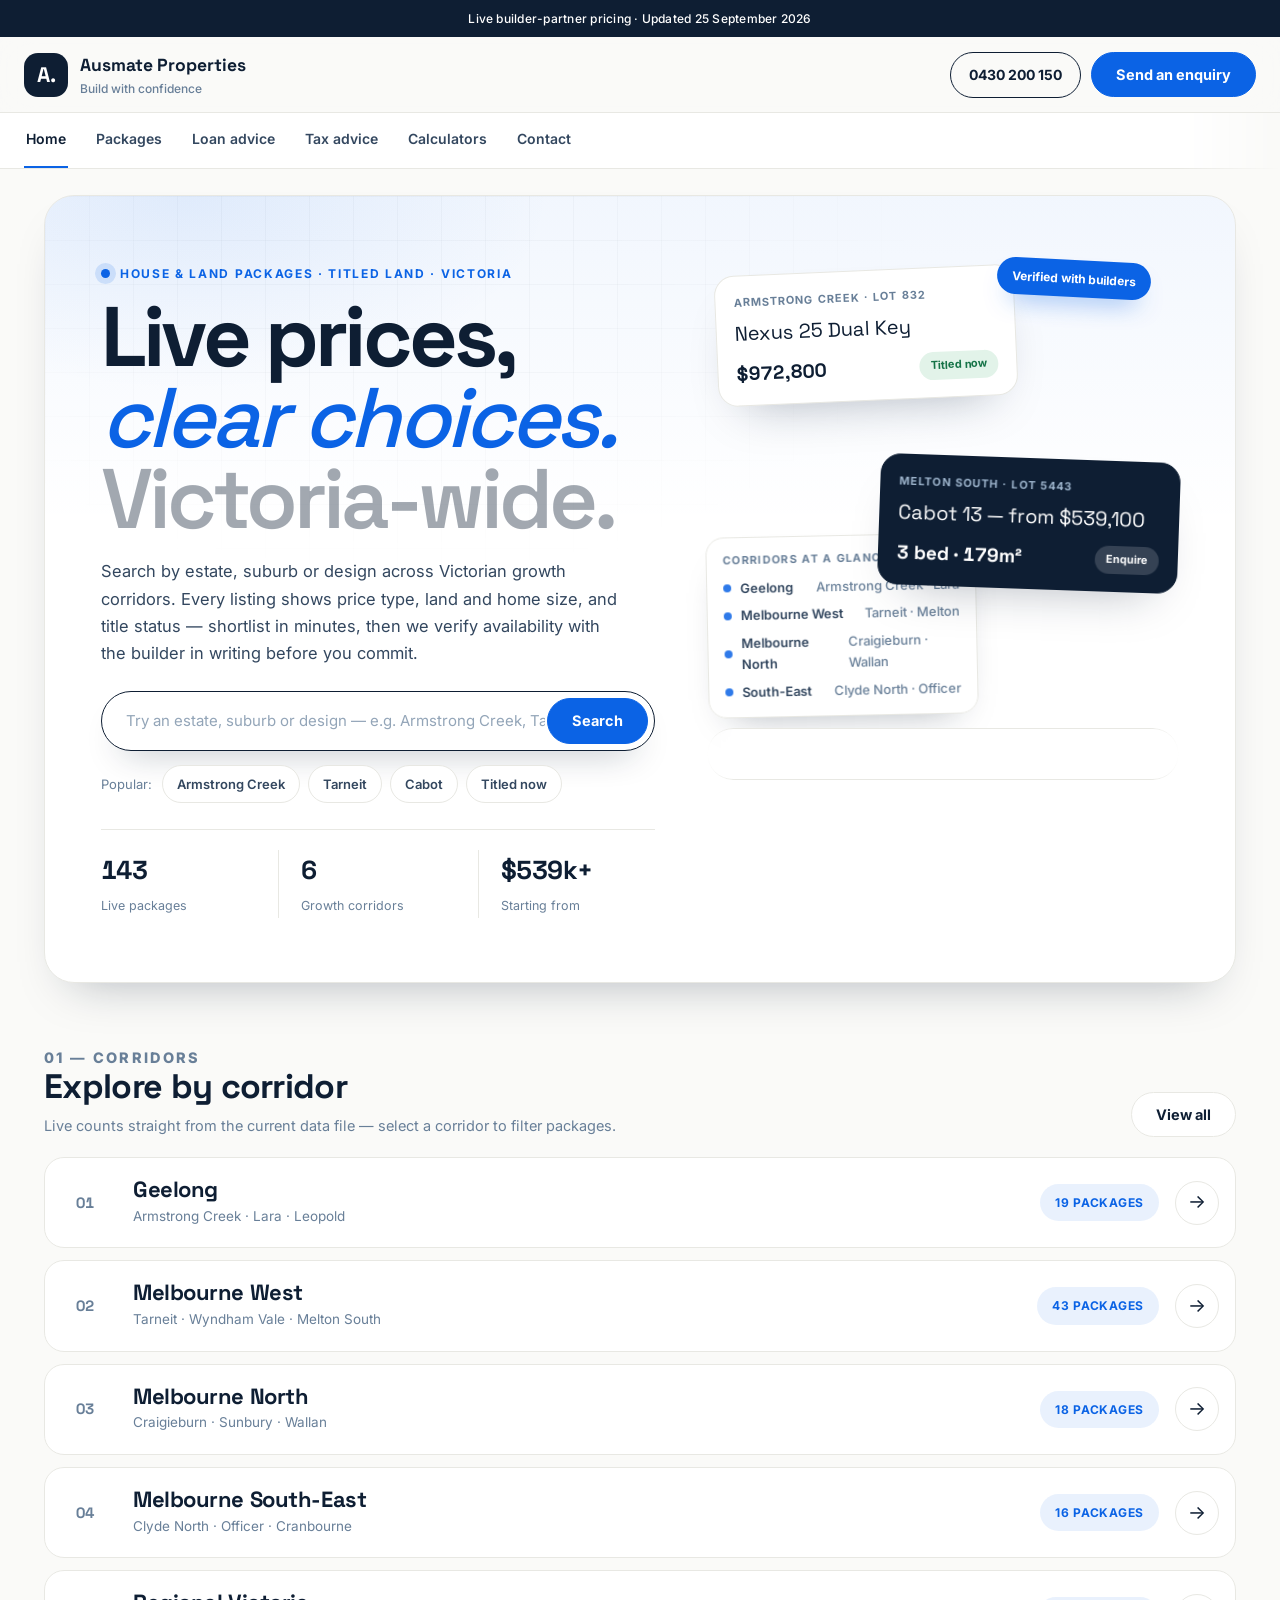
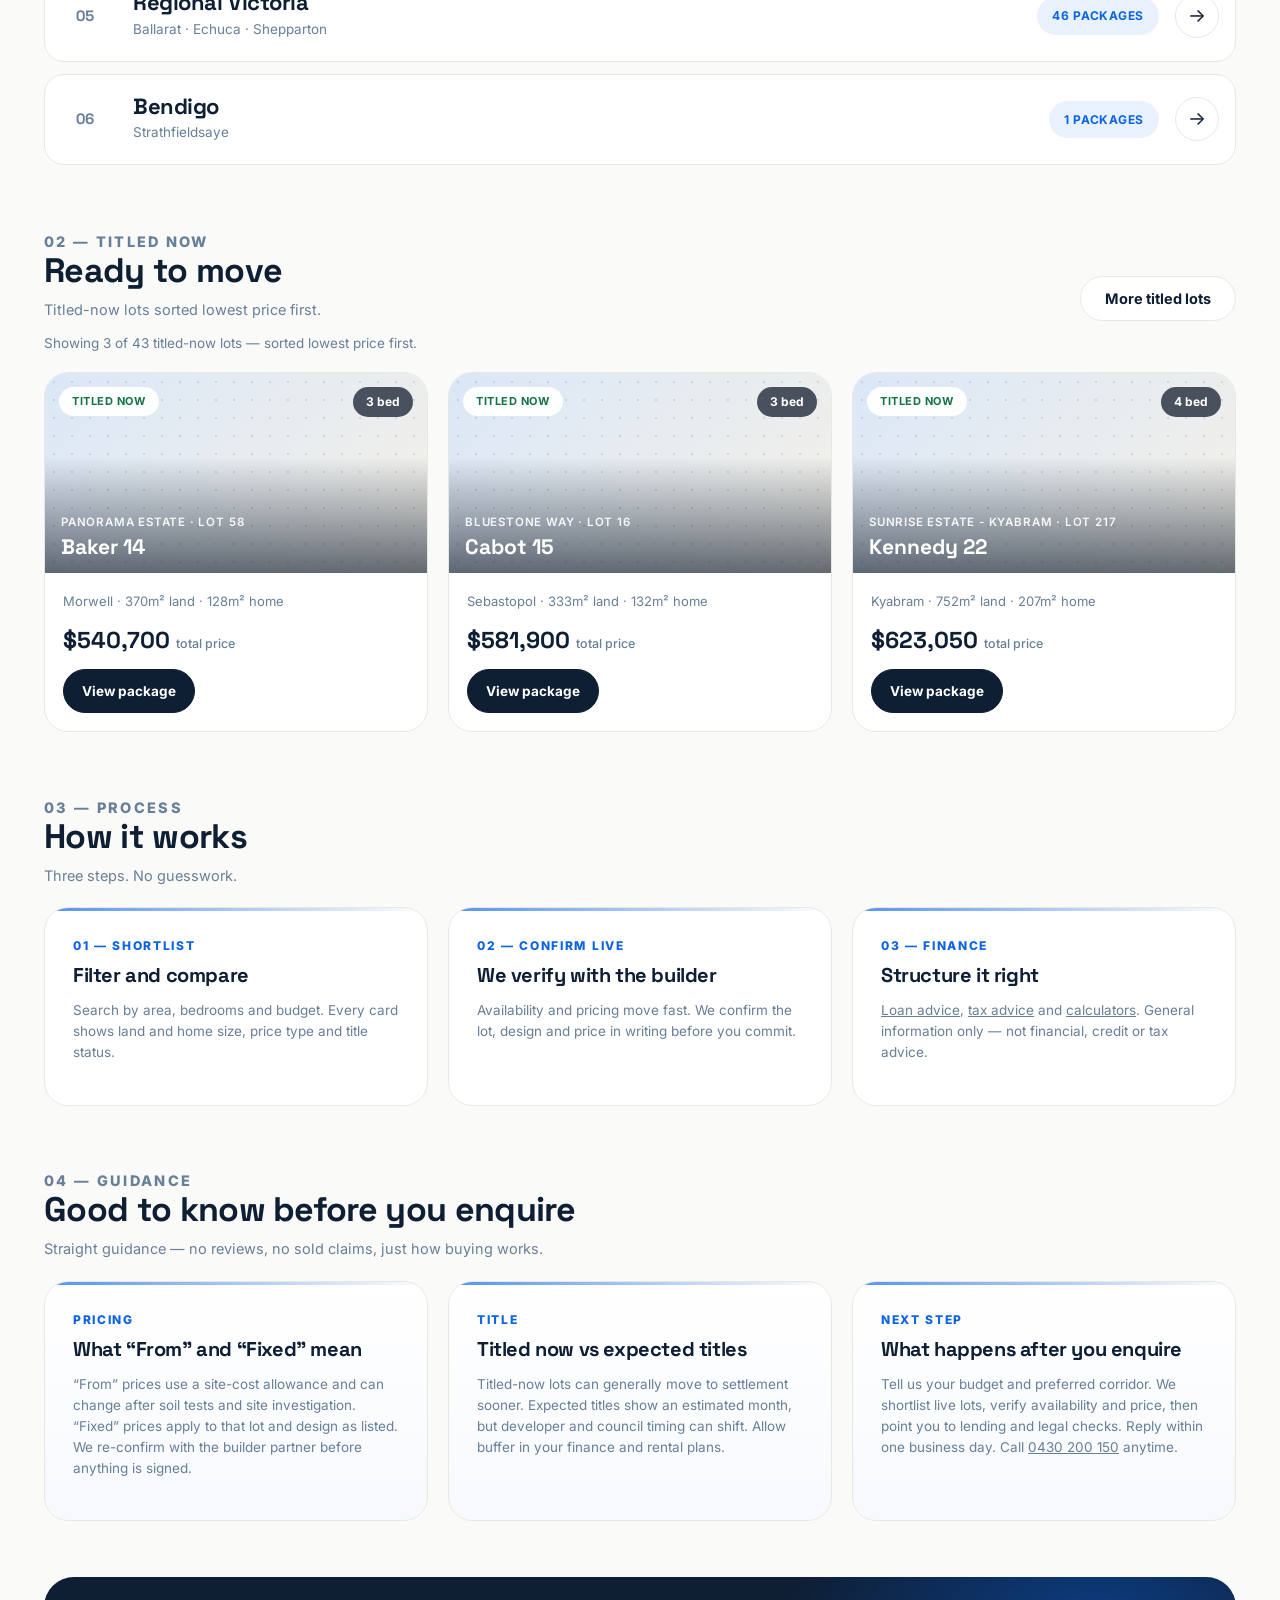
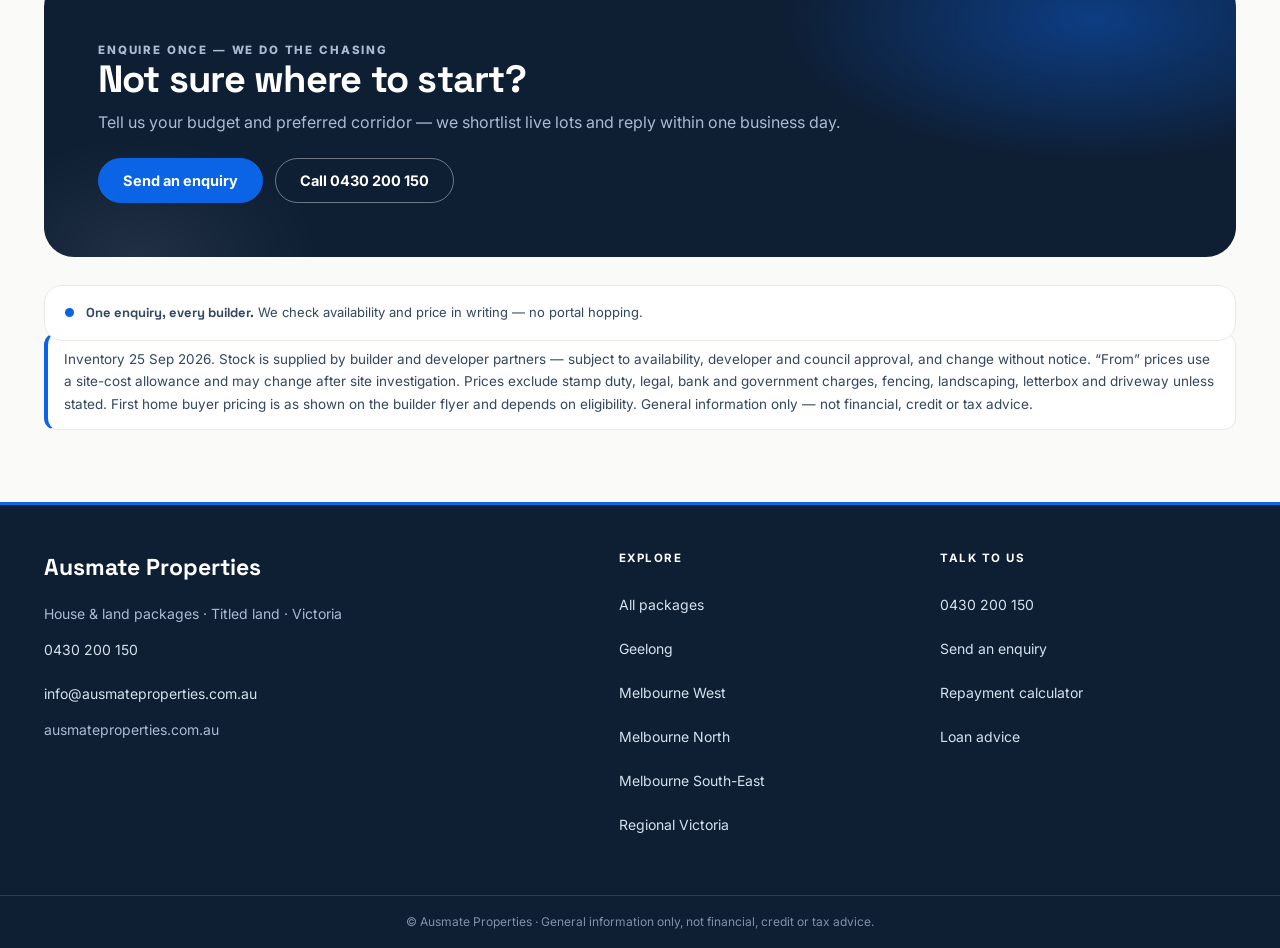
==== index.html @ d05022da "Ausmate Properties site: 143 packages, filters, calculators, mobile-first" ====
<!doctype html><html lang="en"><head><meta charset="utf-8"><meta name="viewport" content="width=device-width,initial-scale=1">
<title>Ausmate Properties — House & Land Packages in Victoria | Live Prices & Titled Lots</title>
<meta name="description" content="Compare live house & land packages and titled land across Geelong, Melbourne West, North, South-East and regional Victoria. Real builder-partner pricing, title status and easy enquiry."><link rel="stylesheet" href="css/styles.css"><link rel="stylesheet" href="css/home.css"></head><body>
<div class="topline">Live builder-partner pricing · Updated 25 September 2026</div>
<div class="topbar"><a class="brand" href="index.html" style="text-decoration:none"><div class="logo">A.</div><div><b>Ausmate Properties</b><small>Build with confidence</small></div></a>
<div class="top-actions"><a class="phone" href="tel:0430200150">0430 200 150</a><a class="btn" href="contact.html">Send an enquiry</a></div></div>
<nav class="main"><a class="active" href="index.html">Home</a><a href="packages.html">Packages</a><a href="loan-advice.html">Loan advice</a><a href="tax-advice.html">Tax advice</a><a href="calculators.html">Calculators</a><a href="contact.html">Contact</a></nav>
<div class="wrap">
<header class="home-hero rv"><div class="home-hero-grid">
<div class="home-hero-copy">
<p class="home-kicker"><span class="home-kicker-dot"></span>House &amp; land packages · Titled land · Victoria</p>
<h1 class="home-display">Live prices,<br><em>clear choices.</em><br><span class="home-display-muted">Victoria-wide.</span></h1>
<p class="home-lead">Search by estate, suburb or design across Victorian growth corridors. Every listing shows price type, land and home size, and title status — shortlist in minutes, then we verify availability with the builder in writing before you commit.</p>
<form class="home-search" id="hs" action="packages.html" method="get"><label for="hs-q" style="position:absolute;left:-9999px;width:1px;height:1px;overflow:hidden">Search packages by estate, suburb or design</label><input name="q" id="hs-q" placeholder="Try an estate, suburb or design — e.g. Armstrong Creek, Tarneit, Cabot 15" autocomplete="off"><button class="btn" type="submit">Search</button></form>
<div class="home-chips"><span class="home-chips-label">Popular:</span><a class="home-chip" href="packages.html?q=Armstrong%20Creek">Armstrong Creek</a><a class="home-chip" href="packages.html?q=Tarneit">Tarneit</a><a class="home-chip" href="packages.html?q=Cabot">Cabot</a><a class="home-chip" href="packages.html?q=Titled%20now">Titled now</a></div>
<div class="home-stats"><div><b id="st-total">143</b><span>Live packages</span></div><div><b id="st-areas">6</b><span>Growth corridors</span></div><div><b id="st-from">$539k+</b><span>Starting from</span></div></div>
</div>
<div class="home-collage">
<span class="home-collage-badge">Verified with builders</span>
<div class="home-collage-card home-collage-card--a"><div class="home-mini-est">Armstrong Creek · Lot 832</div><div class="home-mini-name">Nexus 25 Dual Key</div><div class="home-mini-row"><span class="home-mini-price">$972,800</span><span class="home-mini-tag">Titled now</span></div></div>
<div class="home-collage-card home-collage-card--b"><div class="home-mini-est">Melton South · Lot 5443</div><div class="home-mini-name">Cabot 13 — from $539,100</div><div class="home-mini-row"><span class="home-mini-price">3 bed · 179m²</span><span class="home-mini-tag">Enquire</span></div></div>
<div class="home-mini-list"><h4>Corridors at a glance</h4><ul><li><i></i>Geelong<span>Armstrong Creek · Lara</span></li><li><i></i>Melbourne West<span>Tarneit · Melton</span></li><li><i></i>Melbourne North<span>Craigieburn · Wallan</span></li><li><i></i>South-East<span>Clyde North · Officer</span></li></ul></div>
<div class="home-ticker ticker" aria-hidden="true"><span id="tick"></span></div>
</div>
</div></header>
<section><div class="home-section-head rv"><div><p class="home-eyebrow">01 — Corridors</p><h2>Explore by corridor</h2><p>Live counts straight from the current data file — select a corridor to filter packages.</p></div><a class="btn secondary" href="packages.html">View all</a></div>
<div class="home-area-list rv" id="areas"></div></section>
<section><div class="home-section-head rv"><div><p class="home-eyebrow">02 — Titled now</p><h2>Ready to move</h2><p>Titled-now lots sorted lowest price first.</p></div><a class="btn secondary" href="packages.html?q=Titled%20now">More titled lots</a></div>
<p class="home-feat-note rv" id="feat-count">Live from the data file.</p>
<div class="grid home-feat-grid rv" id="feat"></div></section>
<section><div class="home-section-head rv"><div><p class="home-eyebrow">03 — Process</p><h2>How it works</h2><p>Three steps. No guesswork.</p></div></div>
<div class="steps home-steps rv">
<div class="card home-step"><div class="home-step-num">01 — SHORTLIST</div><h3>Filter and compare</h3><p class="sub">Search by area, bedrooms and budget. Every card shows land and home size, price type and title status.</p></div>
<div class="card home-step"><div class="home-step-num">02 — CONFIRM LIVE</div><h3>We verify with the builder</h3><p class="sub">Availability and pricing move fast. We confirm the lot, design and price in writing before you commit.</p></div>
<div class="card home-step"><div class="home-step-num">03 — FINANCE</div><h3>Structure it right</h3><p class="sub"><a href="loan-advice.html">Loan advice</a>, <a href="tax-advice.html">tax advice</a> and <a href="calculators.html">calculators</a>. General information only — not financial, credit or tax advice.</p></div>
</div></section>
<section><div class="home-section-head rv"><div><p class="home-eyebrow">04 — Guidance</p><h2>Good to know before you enquire</h2><p>Straight guidance — no reviews, no sold claims, just how buying works.</p></div></div>
<div class="steps home-steps home-guide rv">
<div class="card home-step"><div class="home-step-num">PRICING</div><h3>What “From” and “Fixed” mean</h3><p class="sub">“From” prices use a site-cost allowance and can change after soil tests and site investigation. “Fixed” prices apply to that lot and design as listed. We re-confirm with the builder partner before anything is signed.</p></div>
<div class="card home-step"><div class="home-step-num">TITLE</div><h3>Titled now vs expected titles</h3><p class="sub">Titled-now lots can generally move to settlement sooner. Expected titles show an estimated month, but developer and council timing can shift. Allow buffer in your finance and rental plans.</p></div>
<div class="card home-step"><div class="home-step-num">NEXT STEP</div><h3>What happens after you enquire</h3><p class="sub">Tell us your budget and preferred corridor. We shortlist live lots, verify availability and price, then point you to lending and legal checks. Reply within one business day. Call <a href="tel:0430200150">0430 200 150</a> anytime.</p></div>
</div></section>
<div class="cta-band home-cta rv"><div><p class="home-cta-kicker">Enquire once — we do the chasing</p><h2>Not sure where to start?</h2><p>Tell us your budget and preferred corridor — we shortlist live lots and reply within one business day.</p></div><div class="row"><a class="btn" href="contact.html">Send an enquiry</a><a class="btn secondary" style="background:transparent;color:#fff;border-color:rgba(255,255,255,.4)" href="tel:0430200150">Call 0430 200 150</a></div></div>
<div class="home-footer-note rv"><span class="home-footer-dot"></span><span><strong>One enquiry, every builder.</strong> We check availability and price in writing — no portal hopping.</span></div>
<div class="notice">Inventory 25 Sep 2026. Stock is supplied by builder and developer partners — subject to availability, developer and council approval, and change without notice. “From” prices use a site-cost allowance and may change after site investigation. Prices exclude stamp duty, legal, bank and government charges, fencing, landscaping, letterbox and driveway unless stated. First home buyer pricing is as shown on the builder flyer and depends on eligibility. General information only — not financial, credit or tax advice.</div>
</div>
<div class="footer home-footer"><div class="wrap"><div><div class="flogo">Ausmate Properties</div><p style="font-size:14px;line-height:2">House & land packages · Titled land · Victoria<br><a href="tel:0430200150">0430 200 150</a><br><a href="mailto:info@ausmateproperties.com.au">info@ausmateproperties.com.au</a><br>ausmateproperties.com.au</p></div><div><h4>Explore</h4><p><a href="packages.html">All packages</a><br><a href="packages.html?area=Geelong">Geelong</a><br><a href="packages.html?area=Melbourne%20West">Melbourne West</a><br><a href="packages.html?area=Melbourne%20North">Melbourne North</a><br><a href="packages.html?area=Melbourne%20South-East">Melbourne South-East</a><br><a href="packages.html?area=Regional%20Victoria">Regional Victoria</a></p></div><div><h4>Talk to us</h4><p><a href="tel:0430200150">0430 200 150</a><br><a href="contact.html">Send an enquiry</a><br><a href="calculators.html">Repayment calculator</a><br><a href="loan-advice.html">Loan advice</a></p></div></div><div class="copy">© Ausmate Properties · General information only, not financial, credit or tax advice.</div></div>
<script src="js/packages-geelong.js"></script><script src="js/packages-west.js"></script><script src="js/packages-north-se.js"></script><script src="js/packages-regional.js"></script>
<script>
const P=(window.PACKAGES||[]);
document.getElementById('st-total').textContent=P.length;
const money=n=>'$'+Number(n).toLocaleString('en-AU');
const minP=P.length?Math.min(...P.map(p=>p.price)):0;
const uniqAreas=[...new Set(P.map(p=>p.area))];
const sa=document.getElementById('st-areas');if(sa)sa.textContent=uniqAreas.length;
const sf=document.getElementById('st-from');if(sf&&minP)sf.textContent='$'+Math.floor(minP/1000)+'k+';
document.getElementById('tick').textContent=[...new Set(P.map(p=>p.estate))].join('   ·   ')+'   ·   ';
const areas=[['Geelong','Armstrong Creek · Lara · Leopold'],['Melbourne West','Tarneit · Wyndham Vale · Melton South'],['Melbourne North','Craigieburn · Sunbury · Wallan'],['Melbourne South-East','Clyde North · Officer · Cranbourne'],['Regional Victoria','Ballarat · Echuca · Shepparton'],['Bendigo','Strathfieldsaye']];
document.getElementById('areas').innerHTML=areas.map((a,i)=>{const c=P.filter(p=>p.area===a[0]).length;const n=String(i+1).padStart(2,'0');return `<a class="home-area-row" href="packages.html?area=${encodeURIComponent(a[0])}"><span class="home-area-index">${n}</span><div><h3>${a[0]}</h3><p>${a[1]}</p></div><span class="home-area-count">${c} packages</span><span class="home-area-arrow">→</span></a>`}).join('');
const titledAll=P.filter(p=>/titled now/i.test(p.status));
const feat=titledAll.sort((a,b)=>a.price-b.price).slice(0,3);
const fc=document.getElementById('feat-count');if(fc)fc.textContent=`Showing ${feat.length} of ${titledAll.length} titled-now lots — sorted lowest price first.`;
document.getElementById('feat').innerHTML=feat.map(p=>`<div class="pk"><a class="pk-media" href="package.html?id=${p.id}"><div class="pk-art" style="--ph:linear-gradient(135deg,#dbe7f7,#f4f1e8)"></div><span class="pk-status titled">Titled now</span><span class="pk-beds">${p.beds} bed</span><div class="pk-media-btm"><small>${p.estate} · Lot ${p.lot}</small><b>${p.design}</b></div></a><div class="pk-body"><p class="pk-loc">${p.suburb} · ${p.land}m² land${p.home?` · ${p.home}m² home`:''}</p><p class="pk-price">${money(p.price)} <span>${p.priceType}</span></p><div class="pk-actions"><a class="btn small dark" href="package.html?id=${p.id}">View package</a></div></div></div>`).join('');
const io=new IntersectionObserver(es=>es.forEach(e=>{if(e.isIntersecting){e.target.classList.add('in');io.unobserve(e.target);}}),{threshold:.12});
document.querySelectorAll('.rv').forEach(el=>io.observe(el));
</script>
</body></html>
---- css/styles.css ----
@import url('https://fonts.googleapis.com/css2?family=Space+Grotesk:wght@500;600;700&family=Inter:wght@400;500;600;700;800&display=swap');
:root{
  --ink:#0e1e33; --ink2:#33475f; --muted:#687f98;
  --paper:#fafaf8; --card:#fff; --line:#e8e8e3;
  --accent:#0b63e5; --accent-ink:#073f96;
  --green:#157347; --green-bg:#e2f3e9; --amber:#8a5f00; --amber-bg:#faeed3;
  --r:22px; --shadow:0 24px 50px -28px rgba(14,30,51,.35);
  --font-d:'Space Grotesk',Inter,'Segoe UI',Arial,sans-serif;
  --font-b:Inter,-apple-system,'Segoe UI',Arial,sans-serif;
}
*{box-sizing:border-box}
html{scroll-behavior:smooth}
body{margin:0;font-family:var(--font-b);background:var(--paper);color:var(--ink);-webkit-font-smoothing:antialiased}
h1,h2,h3{font-family:var(--font-d);letter-spacing:-.02em;margin:0}
a{color:inherit}
.wrap{max-width:1240px;margin:0 auto;padding:0 24px}
/* ---------- header ---------- */
.topline{background:var(--ink);color:#fff;font-size:12px;font-weight:500;padding:9px 18px;text-align:center;letter-spacing:.02em}
.topbar{background:rgba(250,250,248,.85);backdrop-filter:blur(16px);-webkit-backdrop-filter:blur(16px);padding:14px 24px;display:flex;gap:14px;align-items:center;justify-content:space-between;position:sticky;top:0;z-index:60;border-bottom:1px solid var(--line)}
.brand{display:flex;gap:12px;align-items:center;text-decoration:none}
.logo{width:44px;height:44px;border-radius:14px;background:var(--ink);color:#fff;display:flex;align-items:center;justify-content:center;font-weight:700;font-size:21px;font-family:var(--font-d)}
.logo i{font-style:normal;color:#7aa8f0}
.brand b{font-size:17.5px;font-family:var(--font-d)}.brand small{display:block;color:var(--muted);font-weight:500;font-size:12px}
.top-actions{display:flex;gap:10px;align-items:center}
.phone{font-weight:700;padding:11px 18px;border-radius:999px;border:1.5px solid var(--ink);text-decoration:none;font-size:14px;white-space:nowrap}
.phone:hover{background:var(--ink);color:#fff}
.btn{background:var(--accent);color:#fff;border:1.5px solid var(--accent);padding:13px 24px;border-radius:999px;font-weight:700;font-size:14.5px;cursor:pointer;text-decoration:none;display:inline-block;transition:transform .18s,box-shadow .18s,background .18s;white-space:nowrap}
.btn:hover{background:var(--accent-ink);transform:translateY(-1px);box-shadow:0 12px 24px -12px rgba(11,99,229,.7)}
.btn.secondary{background:#fff;color:var(--ink);border:1.5px solid var(--line)}
.btn.secondary:hover{border-color:var(--ink);box-shadow:none}
.btn.dark{background:var(--ink);border-color:var(--ink)}
.btn.small{padding:10px 18px;font-size:13.5px}
nav.main{background:#fff;border-bottom:1px solid var(--line);padding:0 24px;display:flex;gap:26px;overflow-x:auto;scrollbar-width:none}
nav.main::-webkit-scrollbar{display:none}
nav.main a{padding:15px 2px;color:var(--ink2);font-weight:600;text-decoration:none;font-size:14px;border-bottom:2.5px solid transparent;white-space:nowrap;flex-shrink:0}
nav.main a.active{color:var(--ink);border-bottom-color:var(--accent)}
/* ---------- hero ---------- */
.hero{position:relative;overflow:hidden;border-radius:30px;background:#fff;border:1px solid var(--line);margin-top:26px;box-shadow:var(--shadow)}
.hero-inner{position:relative;padding:clamp(36px,6vw,72px) clamp(26px,5vw,60px);display:grid;grid-template-columns:1.05fr .95fr;gap:36px;align-items:center}
.hero-inner::before{content:"";position:absolute;inset:0;background:radial-gradient(480px 240px at 88% 8%,rgba(11,99,229,.1),transparent 65%),radial-gradient(380px 220px at 4% 100%,rgba(14,30,51,.07),transparent 60%);pointer-events:none}
.eyebrow{display:inline-flex;align-items:center;gap:8px;font-size:12px;font-weight:700;letter-spacing:.13em;text-transform:uppercase;color:var(--accent)}
.eyebrow::before{content:"";width:26px;height:2.5px;background:var(--accent);border-radius:2px}
.hero h1{font-size:clamp(40px,5.6vw,68px);line-height:1.0;margin:16px 0 14px;font-weight:700}
.hero h1 .it{font-style:italic;font-weight:500;color:var(--accent)}
.hero p.lead{color:var(--ink2);font-size:17px;line-height:1.65;margin:0;max-width:56ch}
.hero-search{display:flex;gap:0;margin-top:26px;background:#fff;border:1.5px solid var(--ink);border-radius:999px;padding:6px 6px 6px 22px;max-width:560px;box-shadow:0 16px 34px -20px rgba(14,30,51,.4)}
.hero-search input{flex:1;border:0;outline:0;font-size:15px;background:transparent;min-width:0}
.hero-search .btn{border-radius:999px}
.hero-meta{display:flex;gap:28px;flex-wrap:wrap;margin-top:26px}
.hero-meta b{font-size:22px;display:block;font-family:var(--font-d)}
.hero-meta span{font-size:12.5px;color:var(--muted)}
.hero-visual{position:relative;min-height:380px}
.hv-card{position:absolute;border-radius:20px;background:#fff;border:1px solid var(--line);box-shadow:var(--shadow);padding:18px;transition:transform .3s}
.hv-card:hover{transform:translateY(-4px) rotate(0deg)!important}
.hv-1{top:6%;left:4%;right:22%;transform:rotate(-2deg)}
.hv-2{bottom:8%;left:22%;right:4%;transform:rotate(1.5deg);background:var(--ink);color:#fff;border-color:var(--ink)}
.hv-est{font-size:11px;font-weight:700;letter-spacing:.1em;text-transform:uppercase;color:var(--muted)}
.hv-2 .hv-est{color:#9db4cc}
.hv-name{font-family:var(--font-d);font-size:22px;margin:4px 0}
.hv-row{display:flex;justify-content:space-between;align-items:center;margin-top:10px}
.hv-price{font-weight:800;font-size:20px;font-family:var(--font-d)}
.hv-tag{font-size:11px;font-weight:700;background:var(--green-bg);color:var(--green);padding:5px 10px;border-radius:999px}
.hv-2 .hv-tag{background:rgba(255,255,255,.15);color:#fff}
/* ticker */
.ticker{margin-top:22px;border:1px solid var(--line);border-radius:999px;background:#fff;overflow:hidden;white-space:nowrap;padding:13px 0;position:relative}
.ticker span{display:inline-block;padding-left:100%;animation:tick 40s linear infinite;font-size:13.5px;font-weight:600;color:var(--ink2)}
@keyframes tick{to{transform:translateX(-100%)}}
/* sections */
.sec-head{display:flex;align-items:end;justify-content:space-between;gap:14px;margin:52px 0 20px}
.sec-head h2{font-size:clamp(26px,3.4vw,34px);font-weight:700}
.sec-head p{margin:8px 0 0;color:var(--muted);font-size:14.5px}
.sec-head>a{flex-shrink:0}
.grid{display:grid;grid-template-columns:repeat(auto-fill,minmax(330px,1fr));gap:20px}
/* area tiles */
.area-tile{border-radius:22px;padding:26px;min-height:190px;display:flex;flex-direction:column;justify-content:flex-end;text-decoration:none;border:1px solid var(--line);background:#fff;transition:.22s;position:relative;overflow:hidden}
.area-tile::after{content:"→";position:absolute;top:22px;right:24px;width:40px;height:40px;border-radius:50%;border:1.5px solid var(--line);display:flex;align-items:center;justify-content:center;font-size:18px;transition:.22s;background:#fff}
.area-tile:hover{transform:translateY(-4px);box-shadow:var(--shadow)}
.area-tile:hover::after{background:var(--ink);color:#fff;border-color:var(--ink)}
.area-tile small{font-size:12px;font-weight:700;letter-spacing:.1em;color:var(--accent)}
.area-tile h3{font-size:25px;margin:8px 0 4px}
.area-tile p{margin:0;color:var(--muted);font-size:13.5px}
/* package card */
.pk{background:#fff;border:1px solid var(--line);border-radius:var(--r);overflow:hidden;transition:transform .22s,box-shadow .22s;display:flex;flex-direction:column}
.card{background:#fff;border:1px solid var(--line);border-radius:var(--r);padding:22px}
.card.flush{padding:0;overflow:hidden}
.pk:hover{transform:translateY(-5px);box-shadow:var(--shadow)}
.pk-media{position:relative;display:block;height:200px;background:#edf1f6;overflow:hidden;text-decoration:none}
.pk-art{position:absolute;inset:0;background:var(--ph)}
.pk-art::before{content:"";position:absolute;inset:0;background-image:radial-gradient(rgba(14,30,51,.13) 1.2px,transparent 1.2px);background-size:18px 18px}
.pk-art::after{content:"";position:absolute;inset:0;background:linear-gradient(transparent 42%,rgba(10,22,38,.62))}
.pk-status{position:absolute;top:14px;left:14px;z-index:2;font-size:11px;font-weight:700;letter-spacing:.05em;text-transform:uppercase;padding:7px 13px;border-radius:999px;background:rgba(255,255,255,.94)}
.pk-status.titled{color:var(--green)}.pk-status.expected{color:var(--amber)}
.pk-beds{position:absolute;top:14px;right:14px;z-index:2;font-size:12px;font-weight:700;background:rgba(10,22,38,.72);color:#fff;padding:7px 13px;border-radius:999px;backdrop-filter:blur(4px)}
.pk-media-btm{position:absolute;left:16px;right:16px;bottom:14px;z-index:2;color:#fff}
.pk-media-btm small{font-size:11.5px;font-weight:600;letter-spacing:.07em;text-transform:uppercase;opacity:.92}
.pk-media-btm b{font-size:21px;display:block;line-height:1.2;font-family:var(--font-d)}
.pk-body{padding:18px;display:flex;flex-direction:column;gap:10px;flex:1}
.pk-loc{margin:0;color:var(--muted);font-size:13px}
.pk-spec{margin:0;font-size:13.5px;font-weight:600;color:var(--ink2)}
.pk-price{margin:0;font-size:23px;font-weight:800;font-family:var(--font-d)}
.pk-price span{font-size:12.5px;font-weight:500;color:var(--muted);font-family:var(--font-b)}
.pk-feats{margin:0}
.pill{display:inline-block;background:#f1f4f8;border-radius:999px;padding:6px 12px;font-size:12px;margin:2px 6px 2px 0;color:var(--ink2);font-weight:600}
.pk-actions{display:flex;gap:10px;margin-top:auto}
/* filters */
.toolbar{display:flex;align-items:center;justify-content:space-between;gap:12px;flex-wrap:wrap;margin:20px 0 4px}
.toolbar .count{font-size:14.5px;color:var(--ink2)}
.toolbar .count b{font-size:19px;color:var(--ink);font-family:var(--font-d)}
.sortbox{display:flex;align-items:center;gap:8px;font-size:13px;color:var(--muted);font-weight:600}
.sortbox select{padding:10px 14px;border:1.5px solid var(--line);border-radius:999px;font-weight:600;font-size:13.5px;background:#fff}
.filters{background:#fff;border:1px solid var(--line);border-radius:20px;padding:18px;display:grid;grid-template-columns:repeat(auto-fit,minmax(150px,1fr));gap:14px;box-shadow:0 14px 30px -24px rgba(14,30,51,.35)}
.filters label{font-size:10.5px;color:var(--muted);display:block;font-weight:700;letter-spacing:.08em;text-transform:uppercase;margin-bottom:7px}
.filters select,.filters input{width:100%;padding:12px 13px;border:1.5px solid var(--line);border-radius:13px;background:#fafafa;font-weight:600;font-size:14px;color:var(--ink)}
.filters select:focus,.filters input:focus{outline:2px solid var(--accent);border-color:var(--accent);background:#fff}
.chips{display:flex;gap:8px;flex-wrap:wrap;margin:12px 0 0}
.chip{font-size:12.5px;font-weight:600;background:var(--ink);color:#fff;border-radius:999px;padding:7px 8px 7px 14px;display:inline-flex;align-items:center;gap:8px}
.chip button{border:0;background:rgba(255,255,255,.2);color:#fff;border-radius:50%;width:20px;height:20px;cursor:pointer;font-size:12px;line-height:1}
/* detail */
.crumb{font-size:13px;color:var(--muted);margin:6px 0 16px}
.crumb a{text-decoration:none}.crumb a:hover{color:var(--accent)}
.detail-grid{display:grid;grid-template-columns:1.28fr .72fr;gap:22px;align-items:start}
.gal{border-radius:var(--r);overflow:hidden;position:relative;min-height:300px;background:#e7edf4;display:flex;align-items:flex-end}
.gal .pk-art{position:absolute;inset:0}
.gal .tx{position:relative;z-index:2;padding:26px;color:#fff;width:100%;background:linear-gradient(transparent,rgba(10,22,38,.7))}
.gal .tx small{font-size:12px;font-weight:600;letter-spacing:.08em;text-transform:uppercase;opacity:.9}
.gal .tx h1{font-size:clamp(28px,4vw,42px);color:#fff}
.spec-grid{display:grid;grid-template-columns:repeat(auto-fit,minmax(125px,1fr));gap:12px;margin:18px 0}
.spec{background:#f5f5f3;border:1px solid var(--line);border-radius:16px;padding:14px}
.spec small{color:var(--muted);text-transform:uppercase;letter-spacing:.07em;font-size:10.5px;font-weight:700}
.spec b{display:block;font-size:19px;margin-top:5px;font-family:var(--font-d)}
.kv{display:grid;grid-template-columns:150px 1fr;gap:9px 12px;font-size:14px}
.kv dt{color:var(--muted)}.kv dd{margin:0;font-weight:600}
.side-card{position:sticky;top:150px}
.cta-band{background:var(--ink);color:#fff;border-radius:26px;padding:clamp(30px,5vw,54px);display:flex;justify-content:space-between;align-items:center;gap:22px;flex-wrap:wrap;margin-top:56px;position:relative;overflow:hidden}
.cta-band::before{content:"";position:absolute;inset:0;background:radial-gradient(420px 200px at 90% 20%,rgba(11,99,229,.4),transparent 65%)}
.cta-band h2{font-size:clamp(26px,3.6vw,38px);position:relative}
.cta-band p{color:#a9bcd2;position:relative;margin:10px 0 0}
.cta-band .row{position:relative;display:flex;gap:12px;flex-wrap:wrap}
/* steps */
.steps{display:grid;grid-template-columns:repeat(auto-fit,minmax(250px,1fr));gap:18px}
.step-num{font-size:12px;font-weight:800;color:var(--accent);letter-spacing:.14em}
/* footer */
.footer{background:var(--ink);color:#a9bcd2;margin-top:60px}
.footer .wrap{display:grid;grid-template-columns:1.3fr .7fr .7fr;gap:26px;padding-top:44px;padding-bottom:32px}
.footer h4{color:#fff;font-size:11.5px;letter-spacing:.13em;text-transform:uppercase;margin:0 0 12px;font-family:var(--font-b)}
.footer a{color:#d6e1ee;text-decoration:none;font-size:14px;line-height:2}
.footer a:hover{color:#fff}
.flogo{font-size:23px;font-weight:700;color:#fff;font-family:var(--font-d)}
.copy{border-top:1px solid rgba(255,255,255,.13);padding:16px 24px;text-align:center;font-size:12px;color:#7e93ab}
.notice{background:#fff;border:1px solid var(--line);border-left:4px solid var(--accent);border-radius:12px;padding:14px 16px;margin:16px 0;font-size:13.5px;color:var(--ink2)}
.sub{color:var(--muted);font-size:13.5px;line-height:1.55}
input,textarea,select{font:inherit}
form.enq{display:grid;gap:12px;max-width:600px}
form.enq label{font-size:13px;font-weight:600}
form.enq input,form.enq textarea,form.enq select{width:100%;padding:13px;border:1.5px solid var(--line);border-radius:13px;background:#fff;margin-top:6px}
form.enq input:focus,form.enq textarea:focus{outline:2px solid var(--accent);border-color:var(--accent)}
/* reveal motion */
.rv{opacity:0;transform:translateY(22px);transition:opacity .6s ease,transform .6s ease}
.rv.in{opacity:1;transform:none}
@media(prefers-reduced-motion:reduce){.rv{opacity:1;transform:none;transition:none}.ticker span{animation:none}}
/* mobile CTA bar */
.mcta{display:none}
/* ---------- mobile ---------- */
@media(max-width:900px){
  .wrap{padding:0 16px}
  .topbar{padding:12px 16px}
  .brand small{display:none}
  .top-actions .btn{display:none}
  .phone{padding:10px 16px;font-size:13px}
  .hero{margin:16px 12px 0}
  .hero-inner{grid-template-columns:1fr;padding:34px 24px 30px;gap:0}
  .hero-visual{display:none}
  .hero-search{max-width:none}
  .sec-head{margin:36px 0 16px}
  .area-scroll{display:grid;grid-auto-flow:column;grid-auto-columns:78%;overflow-x:auto;gap:14px;scroll-snap-type:x mandatory;padding-bottom:8px;margin:0 -16px;padding-left:16px;padding-right:16px}
  .area-scroll .area-tile{scroll-snap-align:start}
  .detail-grid{grid-template-columns:1fr}
  .side-card{position:static}
  body.has-mcta{padding-bottom:76px}
  .mcta{display:flex;position:fixed;left:12px;right:12px;bottom:12px;z-index:70;background:rgba(14,30,51,.96);backdrop-filter:blur(10px);border-radius:18px;padding:10px;gap:10px;box-shadow:0 18px 40px -12px rgba(0,0,0,.5)}
  .mcta a{flex:1;text-align:center;border-radius:13px;padding:14px;font-weight:700;font-size:15px;text-decoration:none}
  .mcta .c{background:rgba(255,255,255,.14);color:#fff}
  .mcta .e{background:var(--accent);color:#fff}
  .filters{grid-template-columns:1fr 1fr;position:static}
  .footer .wrap{grid-template-columns:1fr}
  .cta-band{flex-direction:column;align-items:flex-start}
}
@media(min-width:901px){.area-scroll{display:grid;grid-template-columns:repeat(3,1fr);gap:20px}.mcta{display:none!important}}
/* --- hard mobile fixes: header wrap, seg stays row, mcta safe-area --- */
.topbar,.top-actions{flex-wrap:wrap}
@media(max-width:480px){
  body.has-mcta{padding-bottom:96px}
  .mcta{bottom:12px;padding:10px 10px calc(10px + env(safe-area-inset-bottom,0px))}
  .seg{flex-direction:row}
  .seg button{padding:11px 2px;font-size:12px}
}
/* calculators */
.tabs{display:flex;gap:2px;border-bottom:2px solid var(--line);margin:24px 0 0;overflow-x:auto;scrollbar-width:none}
.tabs::-webkit-scrollbar{display:none}
.tabs a{padding:14px 20px;font-weight:700;font-size:14.5px;color:var(--muted);text-decoration:none;border-bottom:3px solid transparent;margin-bottom:-2px;white-space:nowrap}
.tabs a.on{color:var(--ink);border-bottom-color:var(--accent)}
.panel{display:none}.panel.on{display:block}
.calc{background:#fff;border:1px solid var(--line);border-radius:22px;padding:clamp(20px,3vw,32px);box-shadow:var(--shadow);margin-top:20px}
.fgrid{display:grid;grid-template-columns:1fr 1fr;gap:14px 16px}
.fgrid label{font-size:12.5px;font-weight:600;color:var(--ink2)}
.fgrid input,.fgrid select{width:100%;margin-top:7px;padding:13px;border:1.5px solid var(--line);border-radius:13px;font-size:15px;font-weight:600;background:#fafafa;color:var(--ink)}
.fgrid input:focus,.fgrid select:focus{outline:2px solid var(--accent);border-color:var(--accent);background:#fff}
.seg{display:flex;background:#eef1f6;border-radius:13px;padding:4px;gap:4px;margin-top:7px}
.seg button{flex:1;border:0;background:transparent;padding:11px 6px;border-radius:10px;font-weight:700;font-size:13px;color:var(--ink2);cursor:pointer;white-space:nowrap}
.seg button.on{background:#fff;color:var(--ink);box-shadow:0 2px 8px rgba(14,30,51,.16)}
.out{background:var(--ink);color:#fff;border-radius:18px;padding:clamp(20px,3vw,30px);margin-top:20px}
.out .big{font-size:clamp(34px,5vw,46px);font-weight:800;font-family:var(--font-d)}
.out .neg{color:#ff9a9a}.out .pos{color:#7be2a8}
.rows{margin-top:12px}
.rows .r{display:flex;justify-content:space-between;gap:12px;padding:9px 0;border-top:1px dashed rgba(255,255,255,.18);font-size:14px}
.rows .r span:last-child{font-weight:700;white-space:nowrap}
.fine{font-size:12.5px;color:var(--muted);line-height:1.65;margin-top:14px}
@media(max-width:700px){.fgrid{grid-template-columns:1fr}.tabs a{padding:12px 14px;font-size:13.5px}}
/* ===== polish layer — additive only, all original selectors preserved ===== */
:root{
  --space-1:4px;--space-2:8px;--space-3:12px;--space-4:16px;--space-5:20px;--space-6:24px;--space-7:32px;--space-8:44px;--space-9:56px;--space-10:72px;
  --ring:0 0 0 3px rgba(11,99,229,.32);
  --ease:cubic-bezier(.22,.61,.36,1);
}
::selection{background:var(--accent);color:#fff}
html{scroll-padding-top:140px}
body{line-height:1.6;overflow-x:clip;text-rendering:optimizeLegibility}
h1,h2,h3{line-height:1.08;text-wrap:balance}
p{overflow-wrap:break-word}
img,svg,video{max-width:100%;height:auto}
table{width:100%;border-collapse:collapse;display:block;overflow-x:auto;max-width:100%}
/* consistent section rhythm */
.wrap > .sec-head:first-child{margin-top:var(--space-6)}
.sec-head{margin:var(--space-9) 0 var(--space-5)}
.grid,.steps{gap:var(--space-5)}
.card{line-height:1.6}
.card-body{padding:var(--space-6)}
.notice{line-height:1.65;margin:var(--space-5) 0}
.detail-grid{margin-top:var(--space-4)}
.gal{margin-bottom:var(--space-4)}
.cta-band{margin-top:var(--space-9)}
.footer{margin-top:var(--space-10)}
/* buttery interactive base */
a{transition:color .18s var(--ease)}
button{font:inherit}
.btn,.phone,.chip button,.seg button,.tabs a,nav.main a,.mcta a{min-height:44px}
.btn{display:inline-flex;align-items:center;justify-content:center;gap:8px;line-height:1.2}
.btn:active{transform:translateY(0) scale(.985)}
.btn.secondary:active{background:#f1f4f8}
.phone{transition:background .2s var(--ease),color .2s var(--ease),border-color .2s var(--ease),transform .2s var(--ease)}
.phone:hover{background:var(--ink);color:#fff}
.phone:active{transform:scale(.98)}
nav.main{-webkit-overflow-scrolling:touch;scrollbar-width:none;-ms-overflow-style:none;mask-image:linear-gradient(to right,#000 92%,transparent 100%);-webkit-mask-image:linear-gradient(to right,#000 92%,transparent 100%)}
nav.main::-webkit-scrollbar{display:none}
nav.main a{transition:color .18s var(--ease),border-color .18s var(--ease);display:inline-flex;align-items:center}
nav.main a:hover{color:var(--ink);border-bottom-color:#b8cdf0}
nav.main a:focus-visible,.btn:focus-visible,.phone:focus-visible,.chip button:focus-visible,.seg button:focus-visible,.tabs a:focus-visible,.mcta a:focus-visible,.sortbox select:focus-visible,.filters select:focus-visible,.filters input:focus-visible,form.enq input:focus-visible,form.enq textarea:focus-visible,form.enq select:focus-visible,.fgrid input:focus-visible,.fgrid select:focus-visible,.hero-search input:focus-visible,.hero-search .btn:focus-visible,.area-tile:focus-visible,.pk-media:focus-visible{outline:none;box-shadow:var(--ring);border-radius:12px}
.btn:focus-visible,.phone:focus-visible,.mcta a:focus-visible{border-radius:999px}
.area-tile:focus-visible,.pk-media:focus-visible{border-radius:18px}
/* cards */
.area-tile{text-wrap:pretty}
.area-tile:active{transform:translateY(-2px)}
.pk-media:focus-visible{outline:none}
.pk-media:focus-visible .pk-media-btm b{text-decoration:underline;text-underline-offset:3px}
.pk .pk-actions .btn{transition:transform .2s var(--ease),box-shadow .2s var(--ease),background .2s var(--ease),border-color .2s var(--ease)}
.pk-feats:empty{display:none}
/* premium card image shimmer + pattern */
.pk-art{background-color:#e7edf4}
.pk-art::before{opacity:.9}
.pk-media::after,.gal::after{content:"";position:absolute;inset:0;z-index:1;pointer-events:none;background:linear-gradient(105deg,transparent 40%,rgba(255,255,255,.45) 50%,transparent 60%);transform:translateX(-120%);transition:transform 1.1s var(--ease)}
.pk-media:hover::after,.gal:hover::after{transform:translateX(120%)}
.pk-media-btm,.gal .tx{z-index:2}
/* ticker refined */
.ticker{-webkit-mask-image:linear-gradient(to right,transparent,#000 6%,#000 94%,transparent);mask-image:linear-gradient(to right,transparent,#000 6%,#000 94%,transparent)}
.ticker span{animation:tick 46s linear infinite;will-change:transform;padding-right:48px}
.ticker:hover span{animation-play-state:paused}
@keyframes tick{from{transform:translateX(0)}to{transform:translateX(-100%)}}
/* reveal refined */
.rv{transition:opacity .65s var(--ease),transform .65s var(--ease);will-change:opacity,transform}
.rv.in{opacity:1;transform:none}
.grid .rv:nth-child(2),.steps .rv:nth-child(2){transition-delay:.06s}
.grid .rv:nth-child(3),.steps .rv:nth-child(3){transition-delay:.12s}
/* toolbar / sort select */
.sortbox select{appearance:none;-webkit-appearance:none;padding-right:34px;background:#fff url("data:image/svg+xml,%3Csvg xmlns='http://www.w3.org/2000/svg' width='12' height='8' viewBox='0 0 12 8'%3E%3Cpath d='M1 1.5 6 6.5 11 1.5' fill='none' stroke='%230e1e33' stroke-width='2' stroke-linecap='round'/%3E%3C/svg%3E") no-repeat right 14px center;cursor:pointer;transition:border-color .18s var(--ease),box-shadow .18s var(--ease);min-height:44px}
.sortbox select:hover{border-color:var(--ink)}
.sortbox select:focus{outline:none;box-shadow:var(--ring);border-color:var(--accent)}
/* filters + form controls */
.filters select,.filters input,.fgrid input,.fgrid select,form.enq input,form.enq textarea,form.enq select{transition:border-color .18s var(--ease),box-shadow .18s var(--ease),background .18s var(--ease)}
.filters select:hover,.filters input:hover,.fgrid input:hover,.fgrid select:hover,form.enq input:hover,form.enq textarea:hover{border-color:#c9c9c2}
.filters input::placeholder,form.enq input::placeholder,form.enq textarea::placeholder,.hero-search input::placeholder{color:#93a5b8}
form.enq textarea{min-height:130px;resize:vertical;line-height:1.6}
form.enq select:focus{outline:2px solid var(--accent);border-color:var(--accent);background:#fff}
.fgrid label{display:block;min-width:0}
.fgrid input[type="number"]{font-variant-numeric:tabular-nums}
/* chips */
.chips{display:flex;gap:8px;flex-wrap:wrap;margin:12px 0 0}
.chips:empty{display:none}
.chip{transition:background .2s var(--ease),transform .2s var(--ease);border:1px solid var(--ink)}
.chip:hover{background:#1a2f4d}
.chip button{position:relative;min-width:28px;min-height:28px;transition:background .18s var(--ease),transform .18s var(--ease);display:inline-flex;align-items:center;justify-content:center}
.chip button::after{content:"";position:absolute;inset:-8px}
.chip button:hover{background:rgba(255,255,255,.35)}
.chip button:active{transform:scale(.92)}
/* segmented */
.seg{border:1px solid var(--line)}
.seg button{transition:background .2s var(--ease),color .2s var(--ease),box-shadow .2s var(--ease);min-height:44px}
.seg button:hover:not(.on){background:rgba(255,255,255,.7);color:var(--ink)}
.seg button:active{transform:scale(.985)}
.seg button:focus-visible{outline:none;box-shadow:var(--ring)}
/* tabs */
.tabs{scrollbar-width:none;-webkit-overflow-scrolling:touch;mask-image:linear-gradient(to right,#000 92%,transparent 100%);-webkit-mask-image:linear-gradient(to right,#000 92%,transparent 100%)}
.tabs a{transition:color .18s var(--ease),border-color .18s var(--ease),background .18s var(--ease);display:inline-flex;align-items:center;border-radius:10px 10px 0 0}
.tabs a:hover{color:var(--ink);background:#f4f6fa}
.tabs a.on:hover{background:transparent}
/* calculator result */
.out{box-shadow:0 24px 50px -28px rgba(0,0,0,.55)}
.out .big{font-variant-numeric:tabular-nums;letter-spacing:-.02em}
.rows .r{overflow-wrap:anywhere}
/* native dialog */
dialog{border:1px solid var(--line);border-radius:20px;max-width:min(580px,calc(100vw - 32px));padding:30px;background:#fff;color:var(--ink);box-shadow:0 32px 80px -24px rgba(14,30,51,.45)}
dialog::backdrop{background:rgba(14,30,51,.55);backdrop-filter:blur(3px)}
dialog[open]{animation:dlg-in .28s var(--ease)}
@keyframes dlg-in{from{opacity:0;transform:translateY(12px) scale(.985)}to{opacity:1;transform:none}}
/* sticky mobile CTA */
.mcta{border:1px solid rgba(255,255,255,.14)}
.mcta a{transition:background .2s var(--ease),transform .2s var(--ease);min-height:48px;display:inline-flex;align-items:center;justify-content:center}
.mcta a:active{transform:scale(.98)}
.mcta .c:hover{background:rgba(255,255,255,.22)}
.mcta .e:hover{background:var(--accent-ink)}
/* footer links get visible hit area */
.footer a{transition:color .18s var(--ease);text-underline-offset:3px}
.footer a:hover{color:#fff;text-decoration:underline}
/* hero search focus */
.hero-search{transition:border-color .2s var(--ease),box-shadow .2s var(--ease)}
.hero-search:focus-within{border-color:var(--accent);box-shadow:var(--ring)}
.hero-search input{font:inherit;color:var(--ink);min-height:44px}
/* utility additions */
.visually-hidden{position:absolute!important;width:1px;height:1px;margin:-1px;padding:0;overflow:hidden;clip:rect(0 0 0 0);white-space:nowrap;border:0}
.skip-link{position:absolute;left:12px;top:-60px;z-index:100;background:var(--accent);color:#fff;padding:12px 18px;border-radius:999px;text-decoration:none;font-weight:700;transition:top .2s var(--ease)}
.skip-link:focus{top:12px;color:#fff}
/* mobile excellence */
@media(max-width:560px){
  .hero-search{flex-direction:column;align-items:stretch;border-radius:22px;padding:8px;gap:8px;max-width:none}
  .hero-search input{padding:12px 14px;min-height:48px;width:100%}
  .hero-search .btn{width:100%;min-height:48px}
  .hero-meta{gap:18px}
  .sec-head{flex-direction:column;align-items:flex-start}
  .sec-head>a{align-self:stretch;text-align:center}
  .kv{grid-template-columns:1fr;gap:2px}
  .kv dt{margin-top:8px}
  .toolbar{gap:10px}
  .toolbar .count{width:100%}
  .fgrid{gap:12px}
  .out .rows .r{flex-wrap:wrap}
}
@media(max-width:390px){
  .wrap{padding:0 14px}
  .topbar{gap:8px}
  .phone{padding:12px 14px;font-size:13px;min-height:44px;display:inline-flex;align-items:center}
  .grid{grid-template-columns:minmax(0,1fr)}
  .pk-body{padding:16px}
  .pk-actions{flex-direction:column}
  .pk-actions .btn{width:100%;min-height:48px}
  .filters{grid-template-columns:minmax(0,1fr);padding:16px}
  .filters select,.filters input{min-height:48px;font-size:16px}
  .fgrid input,.fgrid select{min-height:48px;font-size:16px}
  form.enq input,form.enq textarea,form.enq select{font-size:16px;min-height:48px}
  .sortbox{width:100%}
  .sortbox select{flex:1;min-height:48px}
  .tabs a{min-height:48px}
  .seg{flex-direction:column}
  .seg button{min-height:48px}
  .cta-band{padding:26px 20px;border-radius:20px}
  .cta-band .row{width:100%}
  .cta-band .row .btn{flex:1;text-align:center}
  .spec-grid{grid-template-columns:1fr 1fr}
  .gal{min-height:260px}
}
/* never overflow */
.grid,.detail-grid,.spec-grid,.fgrid{min-width:0}
.pk,.card,.calc,.gal,.notice,.cta-band,.out,.filters{min-width:0;overflow-wrap:anywhere}
.pk-loc,.pk-spec,.pk-price,.pk-media-btm b,.gal .tx h1{min-width:0;overflow-wrap:break-word}
/* smooth scrollbar-hide keeps keyboard access */
nav.main,.tabs{scrollbar-width:none}
nav.main:focus-visible,.tabs:focus-visible{box-shadow:var(--ring)}
/* print basics for package detail */
@media print{
  .topline,.topbar,nav.main,.mcta,.footer,.cta-band,.hero-search,.hero-visual,.ticker,.toolbar,.filters,.chips{display:none!important}
  body{background:#fff;color:#000}
  .wrap{max-width:none;padding:0}
  .hero,.card,.pk,.calc,.gal,.spec,.notice,.out{box-shadow:none!important;border:1px solid #ccc;border-radius:8px;break-inside:avoid}
  .detail-grid{grid-template-columns:1fr;gap:12px}
  .side-card{position:static}
  .gal{min-height:auto}
  .gal .tx{background:none;color:#000;padding:12px}
  .gal .tx h1{color:#000}
  .pk-art::before,.pk-art::after{display:none}
  .out{background:#fff!important;color:#000;border:1px solid #000}
  .rows .r{border-top:1px solid #999}
  a{color:#000;text-decoration:none}
  a[href^="http"]::after{content:" (" attr(href) ")";font-size:11px}
}
/* reduced motion: kill ticker, reveal, shimmer, smooth scroll */
@media(prefers-reduced-motion:reduce){
  html{scroll-behavior:auto}
  *,*::before,*::after{animation-duration:.001s!important;animation-iteration-count:1!important;transition-duration:.001s!important}
  .rv{opacity:1;transform:none;transition:none}
  .ticker span{animation:none}
  .hv-card:hover,.pk:hover,.area-tile:hover,.btn:hover{transform:none}
  .pk-media::after,.gal::after{content:none}
  dialog[open]{animation:none}
}
/* ===== foundation strengthening (additive only; no existing selectors renamed/removed) ===== */
/* --- token completeness: radius / shadow / type / layout others can rely on --- */
:root{
  --radius-sm:10px;--radius-md:16px;--radius-lg:var(--r);--radius-xl:30px;--radius-pill:999px;
  --shadow-sm:0 8px 20px -12px rgba(14,30,51,.25);
  --shadow-md:0 18px 36px -20px rgba(14,30,51,.32);
  --shadow-lg:var(--shadow);
  --text-xs:12px;--text-sm:13.5px;--text-base:15px;--text-lg:17px;--text-xl:22px;
  --text-2xl:clamp(26px,3.4vw,34px);--text-3xl:clamp(30px,4vw,44px);
  --leading-tight:1.15;--leading-normal:1.6;--leading-relaxed:1.75;
  --container:1240px;--container-narrow:760px;
  --focus-ring:var(--ring);
  --tap:44px;--tap-lg:48px;
}
/* --- utilities for other layers --- */
.container-narrow{max-width:var(--container-narrow);margin-inline:auto;padding-inline:24px}
.eyebrow-alt{display:inline-flex;align-items:center;gap:8px;font-size:12px;font-weight:800;letter-spacing:.13em;text-transform:uppercase;color:var(--ink2);background:#eef1f6;border:1px solid var(--line);border-radius:999px;padding:7px 14px;max-width:100%}
.eyebrow-alt::before{content:"";width:8px;height:8px;flex-shrink:0;border-radius:50%;background:var(--accent)}
.divider{border:0;border-top:1px solid var(--line);margin:var(--space-6) 0}
.kicker-row{display:flex;align-items:center;gap:6px 10px;flex-wrap:wrap;margin:0 0 var(--space-3);min-width:0}
.kicker-row .meta{font-size:13px;color:var(--muted);font-weight:600;min-width:0;overflow-wrap:break-word}
/* --- header brand never overflows --- */
.brand{min-width:0}
.brand b{display:block;overflow:hidden;text-overflow:ellipsis;white-space:nowrap}
.top-actions{flex-shrink:0}
/* --- nav active states (incl. aria-current set by calcs tabs JS) --- */
nav.main a[aria-current="true"],nav.main a[aria-current="page"]{color:var(--ink);border-bottom-color:var(--accent);font-weight:800}
/* --- footer tap targets --- */
.footer p a{display:inline-flex;align-items:center;min-height:var(--tap);line-height:1.6}
/* --- form + button consistency --- */
.btn:disabled,.btn[aria-disabled="true"]{opacity:.55;cursor:not-allowed;transform:none;box-shadow:none}
input:disabled,select:disabled,textarea:disabled{opacity:.65;cursor:not-allowed}
input[aria-invalid="true"],select[aria-invalid="true"],textarea[aria-invalid="true"]{border-color:#b42318}
.filters select,.fgrid select{appearance:none;-webkit-appearance:none;padding-right:34px;background-color:#fafafa;background-image:url("data:image/svg+xml,%3Csvg xmlns='http://www.w3.org/2000/svg' width='12' height='8' viewBox='0 0 12 8'%3E%3Cpath d='M1 1.5 6 6.5 11 1.5' fill='none' stroke='%230e1e33' stroke-width='2' stroke-linecap='round'/%3E%3C/svg%3E");background-repeat:no-repeat;background-position:right 14px center;cursor:pointer}
.filters select:focus,.fgrid select:focus{background-color:#fff}
input[type="search"]::-webkit-search-cancel-button{cursor:pointer}
/* --- card badge collision (long status + long beds at 390px) --- */
.pk-status,.pk-beds{max-width:46%;white-space:normal;line-height:1.35;text-align:center}
.chip{max-width:100%;overflow-wrap:anywhere}
/* --- long-text guards --- */
.crumb{min-width:0;overflow-wrap:break-word;line-height:1.6}
.crumb a{display:inline-block;padding:6px 2px}
.kv dd{min-width:0;overflow-wrap:break-word}
.out .big{min-width:0;overflow-wrap:break-word}
.rows .r span:first-child{min-width:0}
.ibar-track{min-width:0}
/* --- dialog width guard vs inline max-width --- */
dialog{box-sizing:border-box}
dialog#incl{width:min(580px,calc(100vw - 32px))}
/* --- selection + tap --- */
html{-webkit-tap-highlight-color:transparent}
a,button{touch-action:manipulation}
input::selection,textarea::selection{background:#bcd6ff;color:var(--ink)}
/* --- print: show every calculator panel, hide tab chrome --- */
@media print{
  .tabs,.seg{display:none!important}
  .panel{display:block!important}
  a[href^="tel:"]::after{content:none!important}
}
@page{margin:14mm}
/* --- 390px refinements --- */
@media(max-width:390px){
  nav.main{gap:18px;padding:0 14px;scroll-padding-inline:14px;mask-image:linear-gradient(to right,#000 96%,transparent 100%);-webkit-mask-image:linear-gradient(to right,#000 96%,transparent 100%)}
  nav.main a{padding:13px 2px;font-size:13.5px}
  .topline{font-size:11.5px;padding:8px 14px;line-height:1.5}
  .area-scroll{margin:0 -14px;padding-left:14px;padding-right:14px}
  .pk-status,.pk-beds{font-size:11px;padding:6px 10px}
  .cta-band .row .btn{flex:1 1 100%;white-space:normal;line-height:1.4}
  .footer .wrap{padding-top:36px;gap:22px}
  dialog{padding:22px 18px}
  dialog#incl div[style*="grid-template-columns"]{grid-template-columns:minmax(0,1fr)!important}
  .container-narrow{padding-inline:14px}
}
---- css/home.css ----
/* Ausmate Properties — homepage editorial layer (home.css only).
   Light premium. Does not redefine .btn / .topbar / nav.main / .footer / .notice.
   All selectors below are .home-* scoped (plus descendants of those scopes). */

.home-hero{
  margin-top:26px;
  background:
    linear-gradient(180deg, rgba(11,99,229,.055), rgba(11,99,229,0) 42%),
    radial-gradient(560px 300px at 12% 0%, rgba(11,99,229,.08), transparent 65%),
    #fff;
  border:1px solid var(--line);
  border-radius:30px;
  box-shadow:var(--shadow);
  overflow:hidden;
  position:relative;
}
.home-hero::before{
  content:"";
  position:absolute;inset:0;pointer-events:none;
  background-image:linear-gradient(rgba(14,30,51,.055) 1px, transparent 1px),
    linear-gradient(90deg, rgba(14,30,51,.055) 1px, transparent 1px);
  background-size:44px 44px;
  mask-image:radial-gradient(720px 420px at 30% 10%, #000 30%, transparent 75%);
  -webkit-mask-image:radial-gradient(720px 420px at 30% 10%, #000 30%, transparent 75%);
  opacity:.5;
}
.home-hero-grid{
  position:relative;
  display:grid;
  grid-template-columns:1.08fr .92fr;
  gap:clamp(28px,4vw,56px);
  padding:clamp(32px,5vw,64px) clamp(24px,4.5vw,56px);
  align-items:start;
}
.home-kicker{
  display:inline-flex;align-items:center;gap:10px;
  font-size:12px;font-weight:700;letter-spacing:.14em;text-transform:uppercase;
  color:var(--accent);margin:0 0 14px;
}
.home-kicker-dot{width:9px;height:9px;border-radius:50%;background:var(--accent);box-shadow:0 0 0 6px rgba(11,99,229,.14);flex-shrink:0}
.home-display{
  font-size:clamp(52px,6.6vw,96px);
  line-height:.96;
  letter-spacing:-.045em;
  font-weight:700;
  margin:0;
  text-wrap:balance;
}
.home-display em{font-style:italic;font-weight:500;color:var(--accent)}
.home-display-muted{display:block;color:var(--ink);opacity:.38;font-weight:600}
.home-lead{color:var(--ink2);font-size:16.5px;line-height:1.65;margin:18px 0 0;max-width:52ch}
.home-search{
  display:flex;gap:0;align-items:center;
  margin-top:24px;background:#fff;
  border:1.5px solid var(--ink);border-radius:999px;
  padding:6px 6px 6px 22px;max-width:580px;
  box-shadow:0 18px 36px -22px rgba(14,30,51,.45);
}
.home-search input{flex:1;border:0;outline:0;background:transparent;font-size:15px;min-width:0;min-height:44px;color:var(--ink)}
.home-search input::placeholder{color:#93a5b8}
.home-search:focus-within{border-color:var(--accent);box-shadow:0 0 0 3px rgba(11,99,229,.32)}
.home-chips{display:flex;flex-wrap:wrap;gap:8px;margin-top:14px;align-items:center}
.home-chips-label{font-size:13px;color:var(--muted);margin-right:2px}
.home-chip{
  font-size:13px;font-weight:600;text-decoration:none;
  border:1px solid var(--line);background:#fff;border-radius:999px;
  padding:8px 14px;color:var(--ink2);
  transition:transform .2s cubic-bezier(.22,.61,.36,1), border-color .2s, background .2s;
}
.home-chip:hover{border-color:var(--ink);transform:translateY(-1px);background:#f6f8fc}
.home-stats{display:flex;gap:0;margin-top:26px;border-top:1px solid var(--line);padding-top:20px;max-width:580px}
.home-stats > div{flex:1;min-width:0}
.home-stats > div + div{border-left:1px solid var(--line);padding-left:22px;margin-left:22px}
.home-stats b{display:block;font-family:var(--font-d);font-size:26px;letter-spacing:-.02em;font-variant-numeric:tabular-nums}
.home-stats span{font-size:12.5px;color:var(--muted)}

/* collage */
.home-collage{position:relative;min-height:520px}
.home-collage-card{
  position:absolute;background:#fff;border:1px solid var(--line);
  border-radius:20px;box-shadow:var(--shadow);padding:18px 18px 16px;
  width:min(300px, 78%);
}
.home-collage-card--a{top:2%;left:2%;transform:rotate(-2.5deg);z-index:3}
.home-collage-card--b{top:38%;right:0;transform:rotate(2deg);z-index:2;background:var(--ink);border-color:var(--ink);color:#fff}
.home-collage-card--b .home-mini-est{color:#9db4cc}
.home-mini-est{font-size:11px;font-weight:700;letter-spacing:.1em;text-transform:uppercase;color:var(--muted)}
.home-mini-name{font-family:var(--font-d);font-size:20px;margin:5px 0 2px}
.home-mini-row{display:flex;justify-content:space-between;align-items:center;gap:10px;margin-top:10px}
.home-mini-price{font-weight:800;font-size:19px;font-family:var(--font-d);font-variant-numeric:tabular-nums}
.home-mini-tag{font-size:11px;font-weight:700;background:var(--green-bg);color:var(--green);padding:5px 11px;border-radius:999px;white-space:nowrap}
.home-collage-card--b .home-mini-tag{background:rgba(255,255,255,.16);color:#fff}
.home-collage-badge{
  position:absolute;top:0;right:6%;z-index:4;
  background:var(--accent);color:#fff;font-size:12px;font-weight:700;
  border-radius:999px;padding:9px 15px;box-shadow:0 14px 26px -14px rgba(11,99,229,.8);
  transform:rotate(3deg);
}
.home-mini-list{
  position:absolute;left:0;bottom:64px;z-index:1;
  width:min(270px,70%);background:rgba(255,255,255,.9);backdrop-filter:blur(8px);
  border:1px solid var(--line);border-radius:18px;padding:14px 16px;
  transform:rotate(-1.2deg);box-shadow:0 18px 36px -24px rgba(14,30,51,.4);
}
.home-mini-list h4{margin:0 0 8px;font-size:11px;letter-spacing:.12em;text-transform:uppercase;color:var(--muted);font-family:var(--font-b)}
.home-mini-list ul{list-style:none;margin:0;padding:0;display:grid;gap:7px}
.home-mini-list li{display:flex;align-items:center;gap:9px;font-size:13px;font-weight:600;color:var(--ink2)}
.home-mini-list i{font-style:normal;width:8px;height:8px;border-radius:50%;background:var(--accent);opacity:.85;flex-shrink:0}
.home-mini-list li span:last-child{margin-left:auto;color:var(--muted);font-weight:500;font-variant-numeric:tabular-nums}
.home-ticker{
  position:absolute;left:0;right:0;bottom:0;z-index:5;
  border:1px solid var(--line);border-radius:999px;background:#fff;
  overflow:hidden;white-space:nowrap;padding:12px 0;
  -webkit-mask-image:linear-gradient(to right,transparent,#000 6%,#000 94%,transparent);
  mask-image:linear-gradient(to right,transparent,#000 6%,#000 94%,transparent);
}
.home-ticker span{display:inline-block;padding-left:100%;animation:tick 46s linear infinite;font-size:13px;font-weight:600;color:var(--ink2);will-change:transform}
.home-ticker:hover span{animation-play-state:paused}

/* sections */
.home-section-head{display:flex;align-items:end;justify-content:space-between;gap:14px;margin:56px 0 20px}
.home-section-head h2{font-size:clamp(26px,3.4vw,34px)}
.home-section-head p{margin:8px 0 0;color:var(--muted);font-size:14.5px}
.home-eyebrow{font-size:11.5px;font-weight:800;letter-spacing:.16em;text-transform:uppercase;color:var(--accent);margin:0 0 8px}

/* corridor editorial rows */
.home-area-list{display:grid;gap:12px}
.home-area-row{
  display:grid;grid-template-columns:64px 1fr auto 48px;gap:16px;align-items:center;
  background:#fff;border:1px solid var(--line);border-radius:20px;
  padding:20px 12px 20px 8px;text-decoration:none;
  transition:transform .22s cubic-bezier(.22,.61,.36,1), box-shadow .22s, border-color .22s;
}
.home-area-row:hover{transform:translateY(-3px);box-shadow:var(--shadow);border-color:#d4d4cd}
.home-area-index{font-family:var(--font-d);font-size:15px;font-weight:700;color:var(--muted);text-align:center;font-variant-numeric:tabular-nums}
.home-area-row h3{font-size:22px;margin:0}
.home-area-row p{margin:4px 0 0;color:var(--muted);font-size:13.5px}
.home-area-count{
  font-size:12px;font-weight:700;letter-spacing:.06em;text-transform:uppercase;
  color:var(--accent);background:rgba(11,99,229,.09);
  border-radius:999px;padding:9px 15px;white-space:nowrap;
}
.home-area-arrow{
  width:44px;height:44px;border-radius:50%;border:1.5px solid var(--line);
  display:flex;align-items:center;justify-content:center;font-size:19px;
  transition:background .22s, color .22s, border-color .22s, transform .22s;
  background:#fff;
}
.home-area-row:hover .home-area-arrow{background:var(--ink);color:#fff;border-color:var(--ink);transform:translateX(3px)}

/* featured premium */
.home-feat-grid{grid-template-columns:repeat(3,minmax(0,1fr))}
.home-feat-grid .pk{border-radius:24px;overflow:hidden}
.home-feat-grid .pk:hover{transform:translateY(-6px)}
.home-feat-note{font-size:13.5px;color:var(--muted);margin:-8px 0 18px}

/* steps premium */
.home-steps .home-step{border-radius:24px;padding:28px;position:relative;overflow:hidden;background:#fff}
.home-steps .home-step::after{content:"";position:absolute;left:0;right:0;top:0;height:3px;background:linear-gradient(90deg,var(--accent),rgba(11,99,229,0));opacity:.7}
.home-steps .home-step h3{font-size:20px;margin:10px 0 8px}
.home-step-num{font-size:12px;font-weight:800;color:var(--accent);letter-spacing:.14em}

/* guide cards share the same premium treatment */
.home-guide .home-step{background:linear-gradient(180deg,#fff,#f7f9fd)}

/* CTA premium (extends .cta-band, never redefines it alone) */
.home-cta.cta-band{border-radius:30px;background:var(--ink)}
.home-cta.cta-band::before{background:radial-gradient(480px 220px at 88% 15%,rgba(11,99,229,.45),transparent 65%),radial-gradient(300px 200px at 8% 100%,rgba(255,255,255,.08),transparent 60%)}
.home-cta-kicker{font-size:11.5px;font-weight:800;letter-spacing:.16em;text-transform:uppercase;color:#8fb4f5;margin:0 0 10px;position:relative}

/* footer premium (new class only — base .footer untouched) */
.home-footer{border-top:3px solid var(--accent)}
.home-footer-note{
  background:#fff;border:1px solid var(--line);border-radius:18px;
  padding:16px 20px;margin:28px 0 -28px;font-size:13px;color:var(--ink2);
  display:flex;gap:12px;align-items:center;
}
.home-footer-note strong{font-family:var(--font-d)}
.home-footer-dot{width:9px;height:9px;border-radius:50%;background:var(--accent);flex-shrink:0}

/* reveal keeps working with .rv/.in from base */
@media(max-width:900px){
  .home-hero{margin:16px 12px 0}
  .home-hero-grid{grid-template-columns:1fr;padding:34px 24px 28px}
  .home-display{font-size:clamp(46px,13vw,64px)}
  .home-search{max-width:none}
  .home-collage{min-height:0;margin-top:26px;display:grid;gap:12px}
  .home-collage-badge{position:static;justify-self:start;transform:none}
  .home-collage-card{position:static;width:100%;transform:none}
  .home-mini-list{display:none}
  .home-ticker{position:static}
  .home-stats{max-width:none}
  .home-area-row{grid-template-columns:44px 1fr 44px;padding:16px 10px 16px 4px}
  .home-area-count{display:none}
  .home-area-row h3{font-size:19px}
  .home-feat-grid{grid-template-columns:minmax(0,1fr)}
  .home-section-head{flex-direction:column;align-items:flex-start}
}
@media(max-width:390px){
  .home-hero-grid{padding:28px 20px 22px}
  .home-search{flex-direction:column;align-items:stretch;border-radius:22px;padding:8px;gap:8px}
  .home-search input{padding:12px 14px;min-height:48px;width:100%}
  .home-stats{gap:14px}
  .home-stats > div + div{padding-left:14px;margin-left:14px}
  .home-stats b{font-size:22px}
}
@media(prefers-reduced-motion:reduce){
  .home-ticker span{animation:none}
  .home-chip,.home-area-row,.home-area-arrow{transition:none}
}
/* --- hard mobile fixes: full-width hero, unclipped stats, no iOS zoom --- */
@media(max-width:900px){.home-hero{margin:14px 0 0}}
@media(max-width:480px){
  .home-stats{display:grid;grid-template-columns:repeat(3,minmax(0,1fr));gap:10px}
  .home-stats > div + div{border-left:0;padding-left:0;margin-left:0}
  .home-stats b{font-size:20px}
  .home-stats span{font-size:11.5px}
  .home-search input{font-size:16px}
}
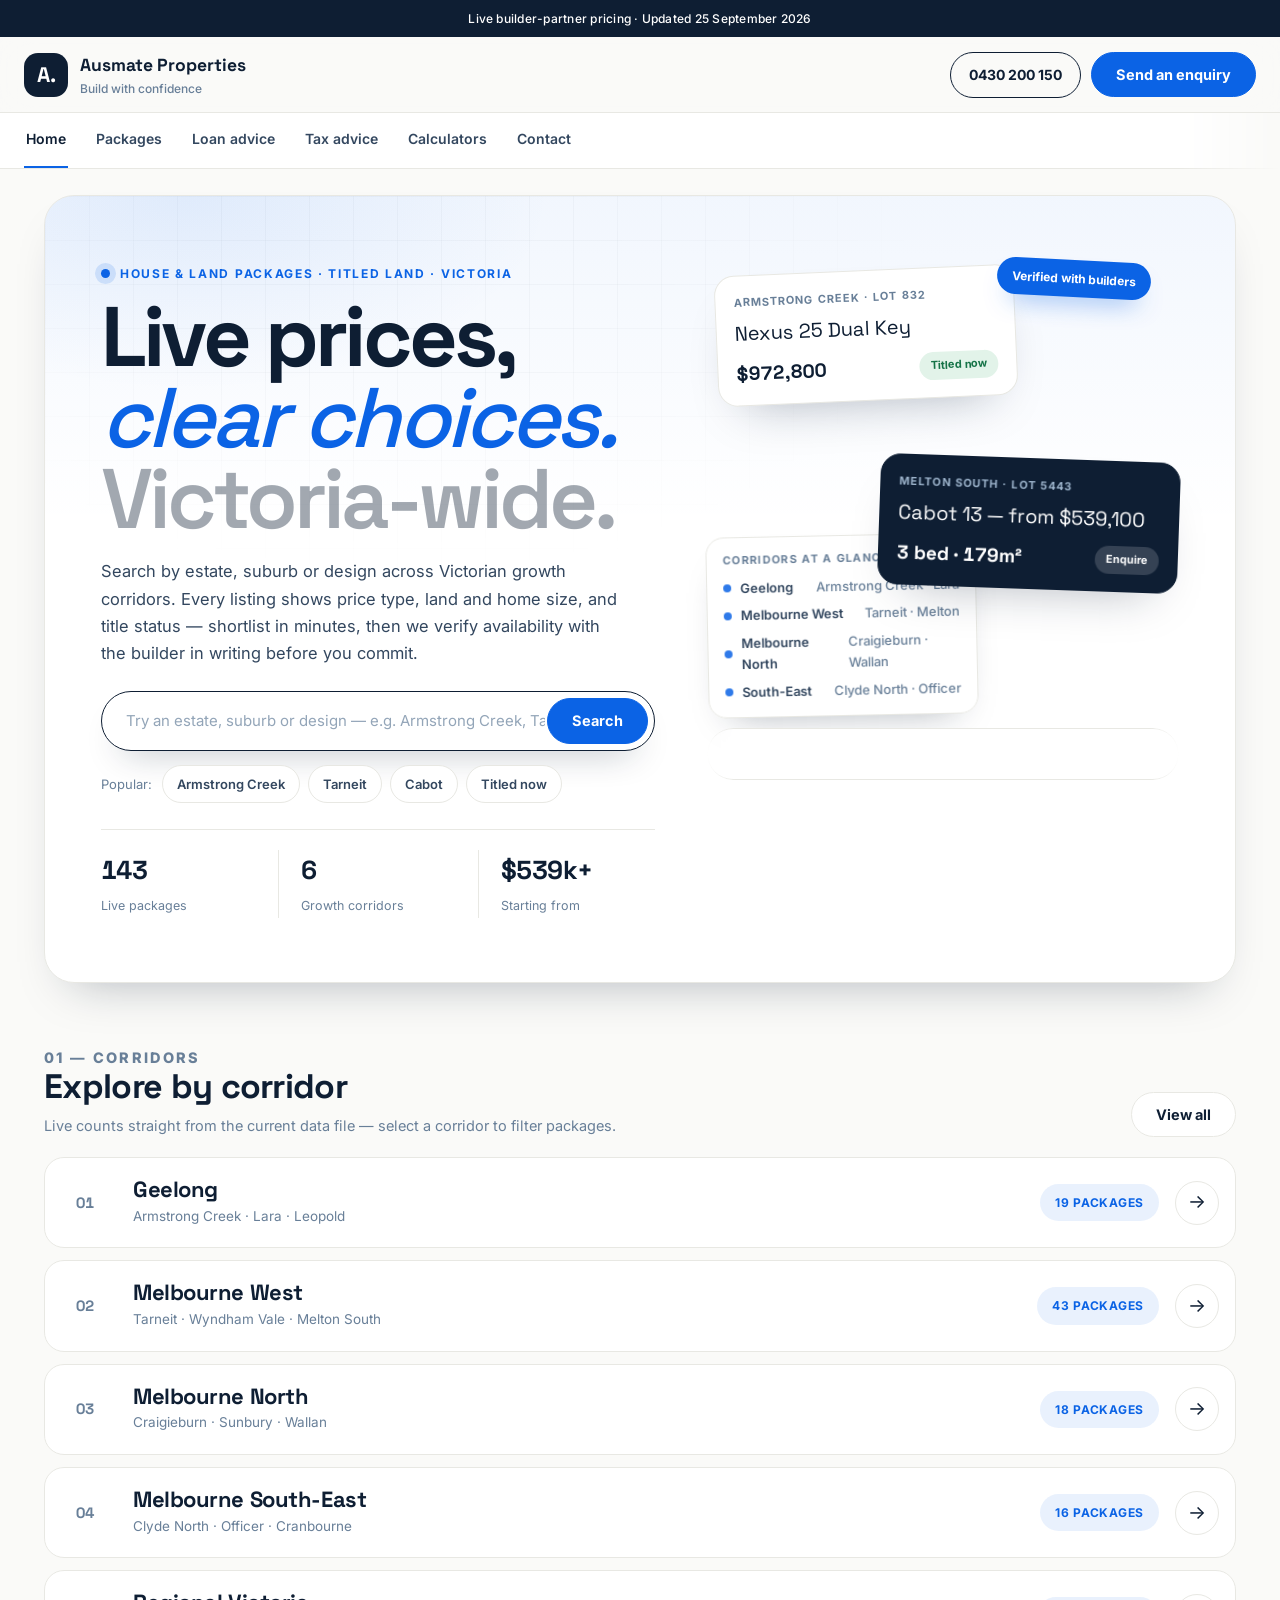
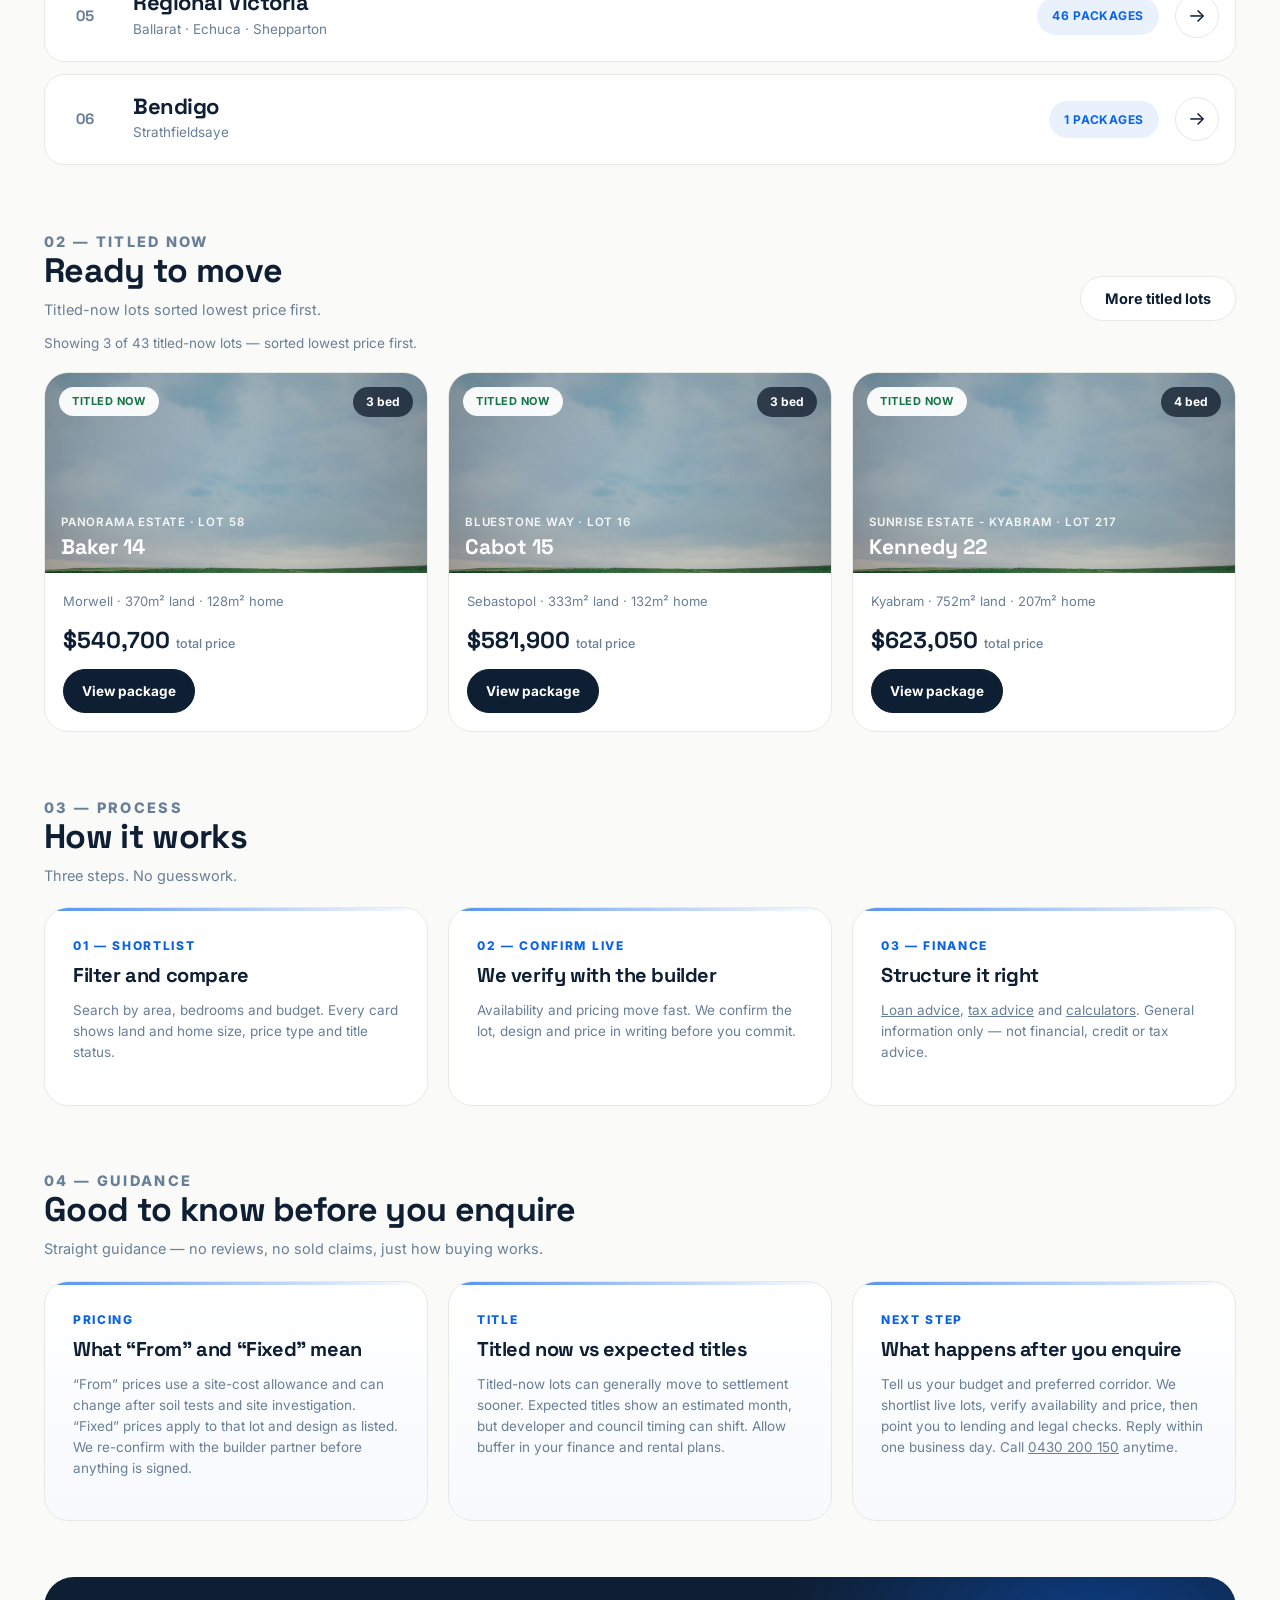
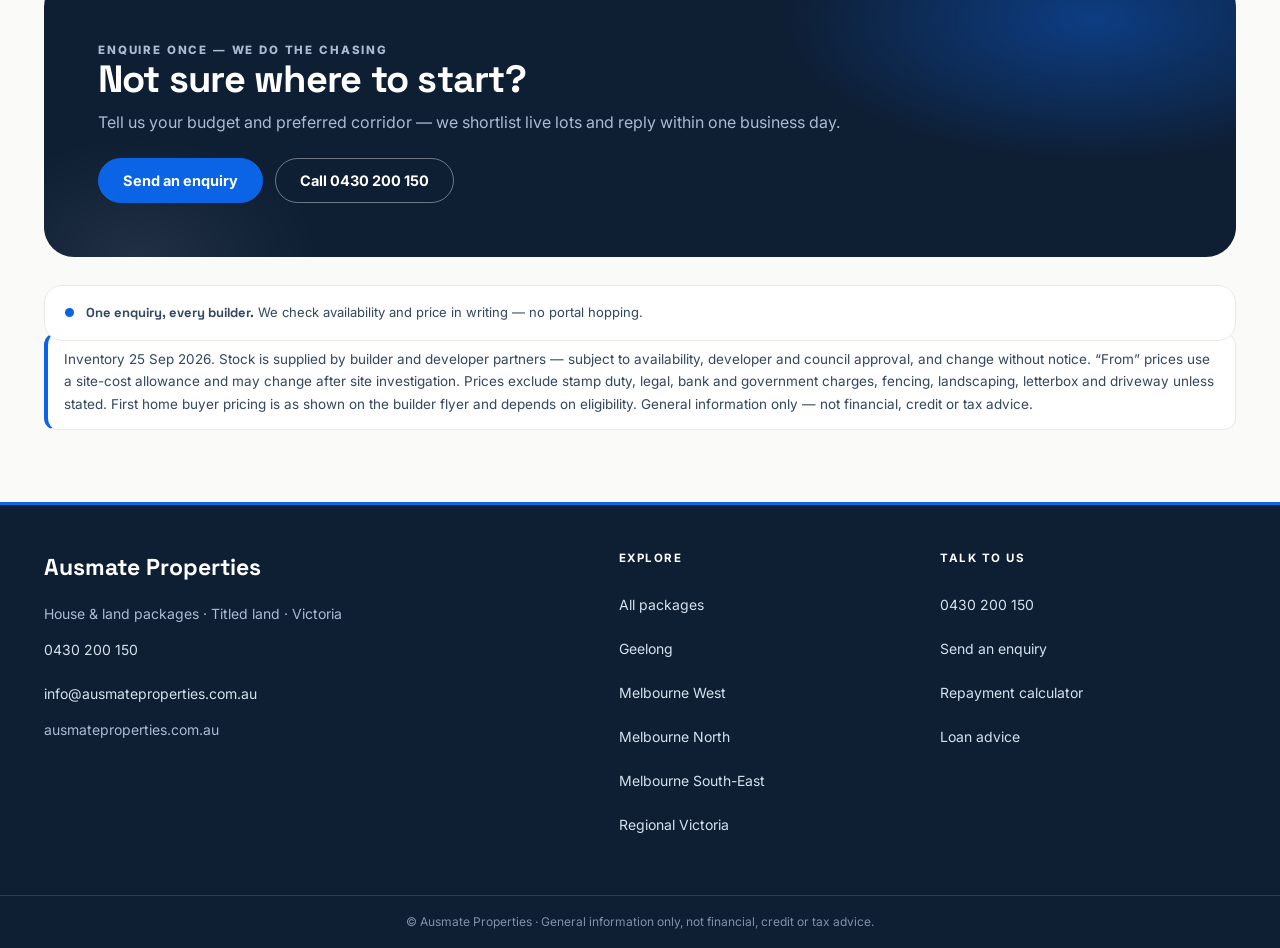
==== commit 03209925: "Licensed corridor photography, detail gallery + thumbs, Maps embed, mobile hard fixes" ====
--- a/index.html
+++ b/index.html
@@ -45,6 +45,7 @@
 <div class="notice">Inventory 25 Sep 2026. Stock is supplied by builder and developer partners — subject to availability, developer and council approval, and change without notice. “From” prices use a site-cost allowance and may change after site investigation. Prices exclude stamp duty, legal, bank and government charges, fencing, landscaping, letterbox and driveway unless stated. First home buyer pricing is as shown on the builder flyer and depends on eligibility. General information only — not financial, credit or tax advice.</div>
 </div>
 <div class="footer home-footer"><div class="wrap"><div><div class="flogo">Ausmate Properties</div><p style="font-size:14px;line-height:2">House & land packages · Titled land · Victoria<br><a href="tel:0430200150">0430 200 150</a><br><a href="mailto:info@ausmateproperties.com.au">info@ausmateproperties.com.au</a><br>ausmateproperties.com.au</p></div><div><h4>Explore</h4><p><a href="packages.html">All packages</a><br><a href="packages.html?area=Geelong">Geelong</a><br><a href="packages.html?area=Melbourne%20West">Melbourne West</a><br><a href="packages.html?area=Melbourne%20North">Melbourne North</a><br><a href="packages.html?area=Melbourne%20South-East">Melbourne South-East</a><br><a href="packages.html?area=Regional%20Victoria">Regional Victoria</a></p></div><div><h4>Talk to us</h4><p><a href="tel:0430200150">0430 200 150</a><br><a href="contact.html">Send an enquiry</a><br><a href="calculators.html">Repayment calculator</a><br><a href="loan-advice.html">Loan advice</a></p></div></div><div class="copy">© Ausmate Properties · General information only, not financial, credit or tax advice.</div></div>
+<script src="js/images.js"></script>
 <script src="js/packages-geelong.js"></script><script src="js/packages-west.js"></script><script src="js/packages-north-se.js"></script><script src="js/packages-regional.js"></script>
 <script>
 const P=(window.PACKAGES||[]);
@@ -60,7 +61,7 @@
 const titledAll=P.filter(p=>/titled now/i.test(p.status));
 const feat=titledAll.sort((a,b)=>a.price-b.price).slice(0,3);
 const fc=document.getElementById('feat-count');if(fc)fc.textContent=`Showing ${feat.length} of ${titledAll.length} titled-now lots — sorted lowest price first.`;
-document.getElementById('feat').innerHTML=feat.map(p=>`<div class="pk"><a class="pk-media" href="package.html?id=${p.id}"><div class="pk-art" style="--ph:linear-gradient(135deg,#dbe7f7,#f4f1e8)"></div><span class="pk-status titled">Titled now</span><span class="pk-beds">${p.beds} bed</span><div class="pk-media-btm"><small>${p.estate} · Lot ${p.lot}</small><b>${p.design}</b></div></a><div class="pk-body"><p class="pk-loc">${p.suburb} · ${p.land}m² land${p.home?` · ${p.home}m² home`:''}</p><p class="pk-price">${money(p.price)} <span>${p.priceType}</span></p><div class="pk-actions"><a class="btn small dark" href="package.html?id=${p.id}">View package</a></div></div></div>`).join('');
+document.getElementById('feat').innerHTML=feat.map(p=>`<div class="pk"><a class="pk-media" href="package.html?id=${p.id}"><div class="pk-art" style="--ph:linear-gradient(135deg,#dbe7f7,#f4f1e8)" aria-hidden="true"></div>${(window.pkgImg&&window.pkgImg(p))?`<img class="pk-photo" src="${window.pkgImg(p)}" alt="" loading="lazy" onerror="this.remove()">`:''}<span class="pk-status titled">Titled now</span><span class="pk-beds">${p.beds} bed</span><div class="pk-media-btm"><small>${p.estate} · Lot ${p.lot}</small><b>${p.design}</b></div></a><div class="pk-body"><p class="pk-loc">${p.suburb} · ${p.land}m² land${p.home?` · ${p.home}m² home`:''}</p><p class="pk-price">${money(p.price)} <span>${p.priceType}</span></p><div class="pk-actions"><a class="btn small dark" href="package.html?id=${p.id}">View package</a></div></div></div>`).join('');
 const io=new IntersectionObserver(es=>es.forEach(e=>{if(e.isIntersecting){e.target.classList.add('in');io.unobserve(e.target);}}),{threshold:.12});
 document.querySelectorAll('.rv').forEach(el=>io.observe(el));
 </script>
--- a/css/styles.css
+++ b/css/styles.css
@@ -194,6 +194,13 @@
   .seg{flex-direction:row}
   .seg button{padding:11px 2px;font-size:12px}
 }
+/* --- package photography (progressive enhancement over CSS art) --- */
+.pk-photo{position:absolute;inset:0;width:100%;height:100%;object-fit:cover;z-index:1}
+.gal-photo{position:absolute;inset:0;width:100%;height:100%;object-fit:cover;z-index:1}
+.gal-thumbs{display:grid;grid-template-columns:1fr 1fr;gap:10px;margin:12px 0 0}
+.gal-thumbs img{width:100%;height:120px;object-fit:cover;border-radius:14px;border:1px solid var(--line);background:#e7edf4}
+.gal-cap{font-size:12px;color:var(--muted);margin:8px 0 0}
+.map-embed{width:100%;height:230px;border:1px solid var(--line);border-radius:14px;margin-top:12px;background:#eef1f6}
 /* calculators */
 .tabs{display:flex;gap:2px;border-bottom:2px solid var(--line);margin:24px 0 0;overflow-x:auto;scrollbar-width:none}
 .tabs::-webkit-scrollbar{display:none}
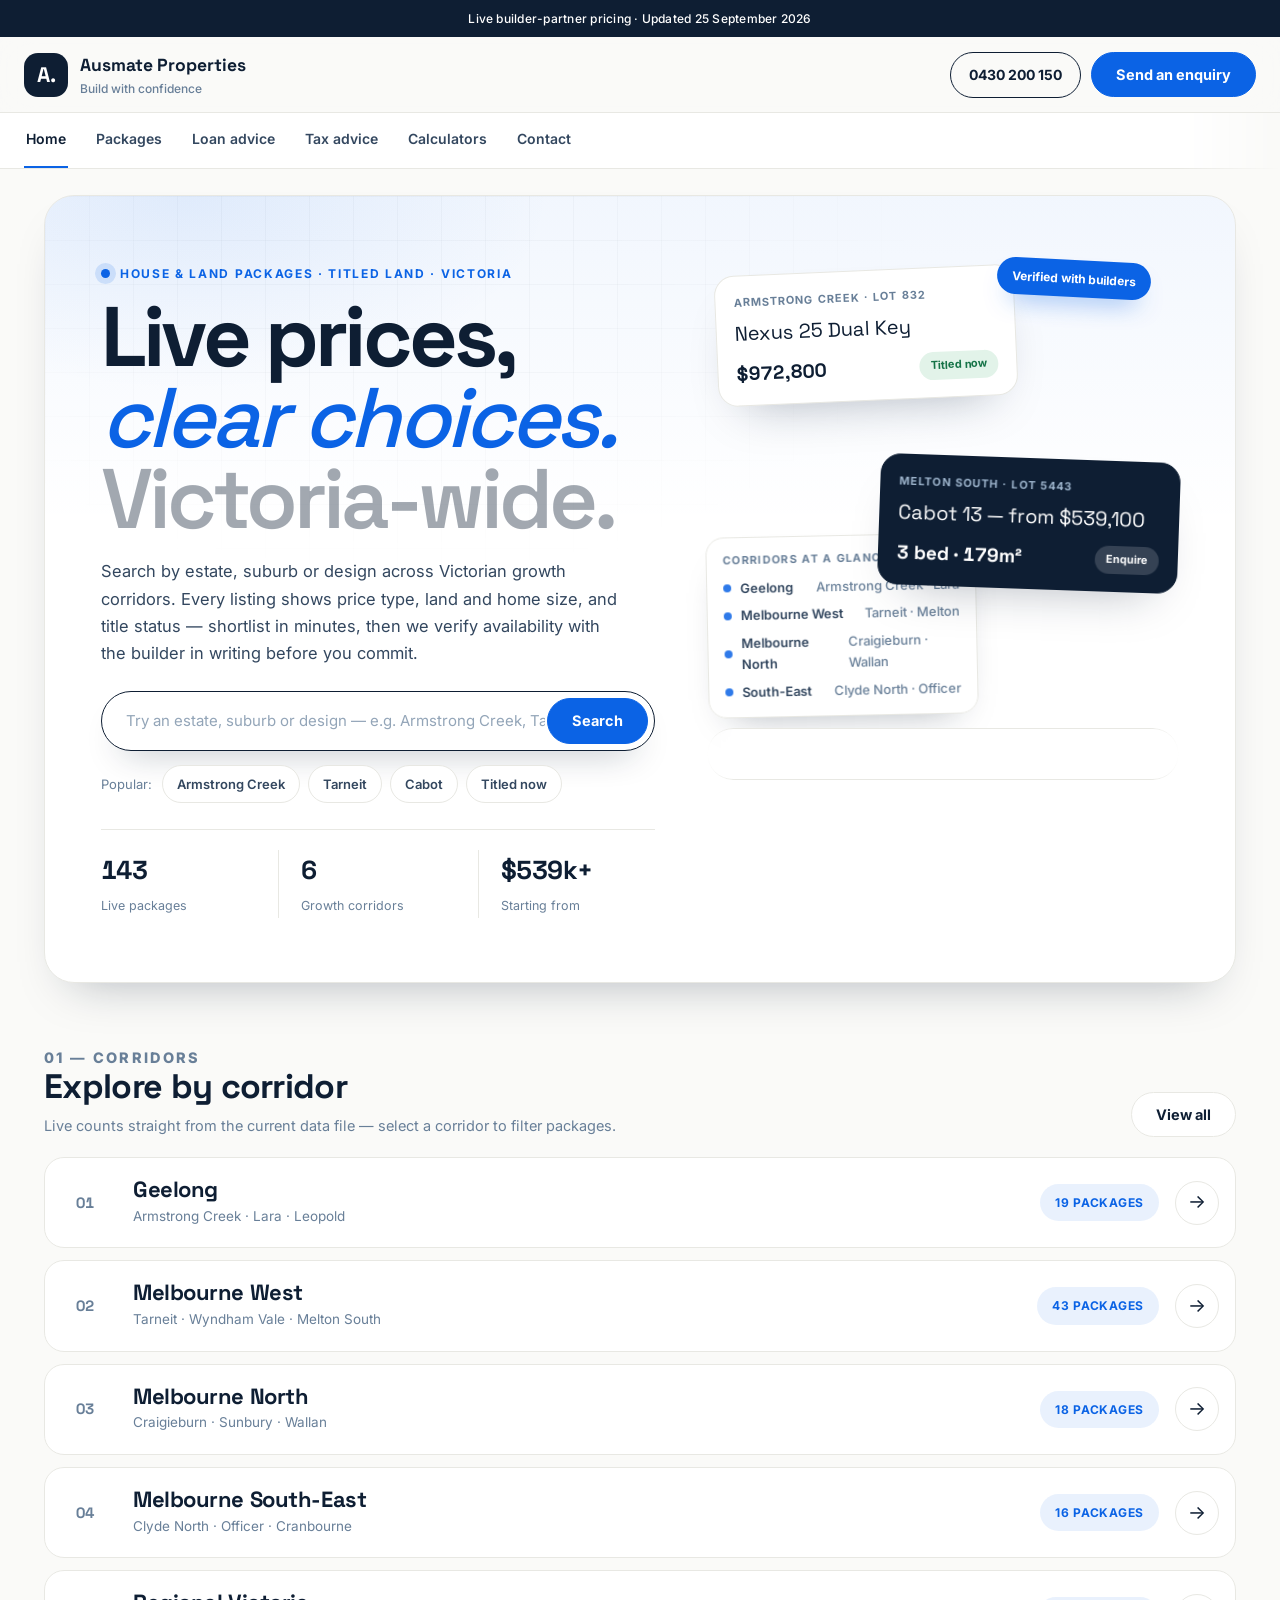
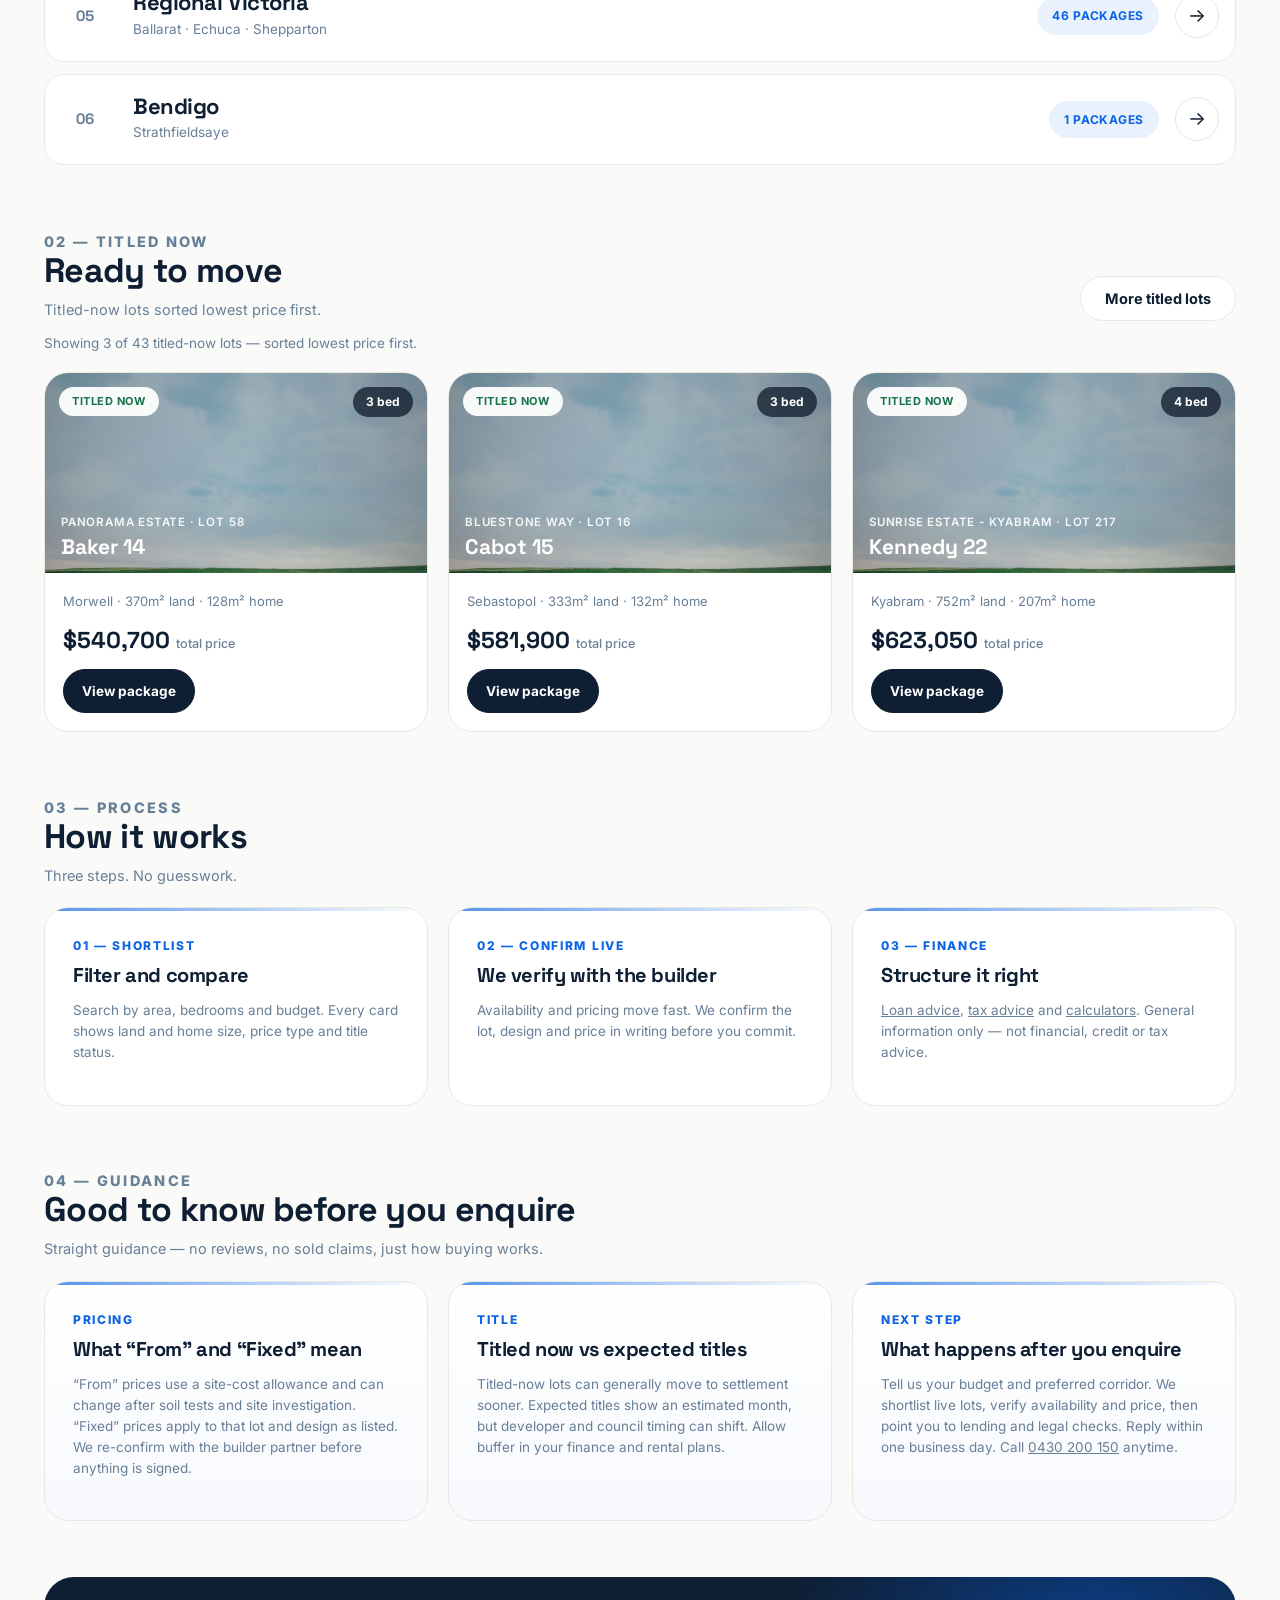
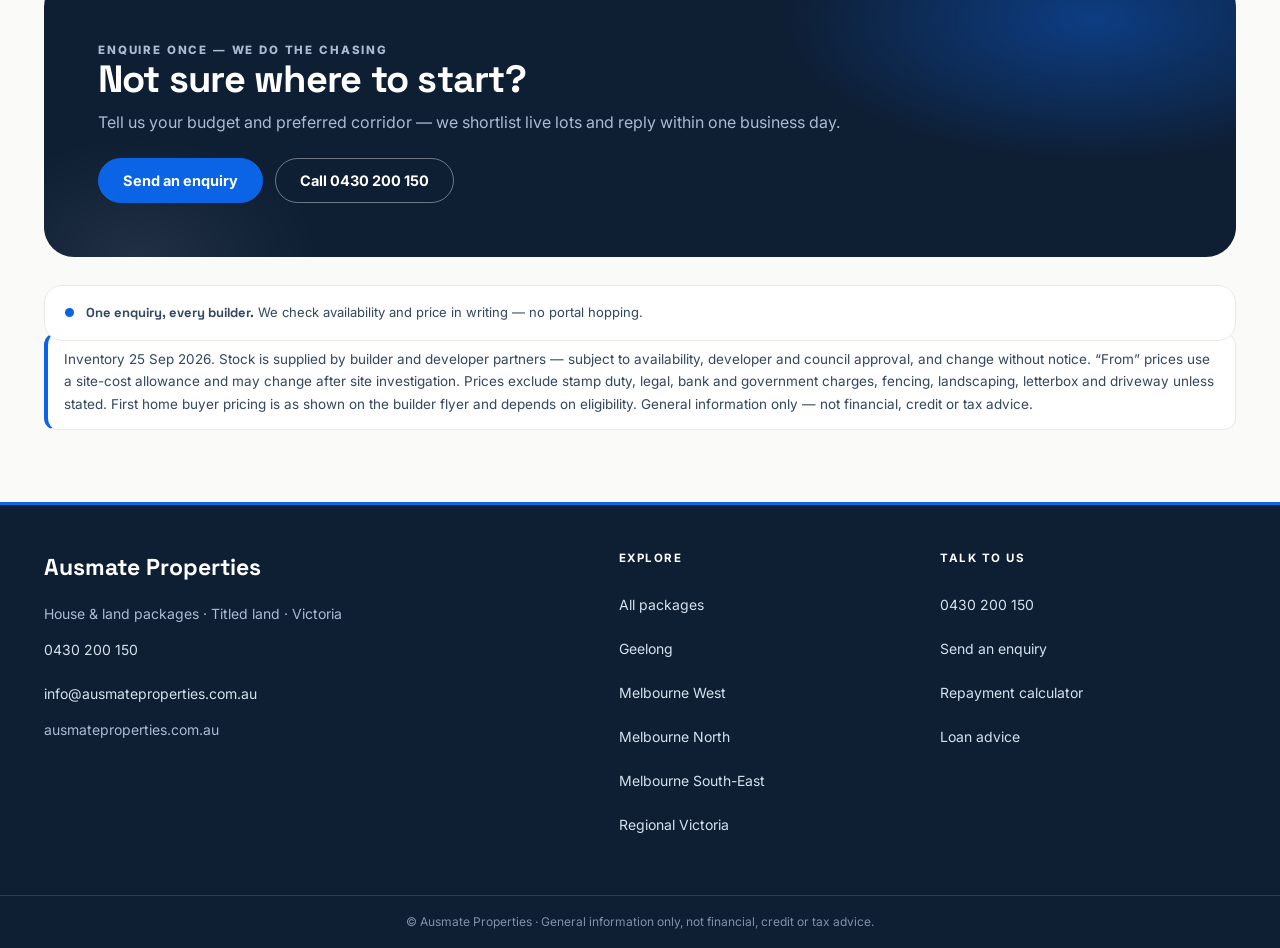
==== commit 17be26e6: "West listing renders wired per package, listing URL log, sources audit" ====
--- a/index.html
+++ b/index.html
@@ -46,6 +46,7 @@
 </div>
 <div class="footer home-footer"><div class="wrap"><div><div class="flogo">Ausmate Properties</div><p style="font-size:14px;line-height:2">House & land packages · Titled land · Victoria<br><a href="tel:0430200150">0430 200 150</a><br><a href="mailto:info@ausmateproperties.com.au">info@ausmateproperties.com.au</a><br>ausmateproperties.com.au</p></div><div><h4>Explore</h4><p><a href="packages.html">All packages</a><br><a href="packages.html?area=Geelong">Geelong</a><br><a href="packages.html?area=Melbourne%20West">Melbourne West</a><br><a href="packages.html?area=Melbourne%20North">Melbourne North</a><br><a href="packages.html?area=Melbourne%20South-East">Melbourne South-East</a><br><a href="packages.html?area=Regional%20Victoria">Regional Victoria</a></p></div><div><h4>Talk to us</h4><p><a href="tel:0430200150">0430 200 150</a><br><a href="contact.html">Send an enquiry</a><br><a href="calculators.html">Repayment calculator</a><br><a href="loan-advice.html">Loan advice</a></p></div></div><div class="copy">© Ausmate Properties · General information only, not financial, credit or tax advice.</div></div>
 <script src="js/images.js"></script>
+<script src="js/listing-imgs.js"></script>
 <script src="js/packages-geelong.js"></script><script src="js/packages-west.js"></script><script src="js/packages-north-se.js"></script><script src="js/packages-regional.js"></script>
 <script>
 const P=(window.PACKAGES||[]);
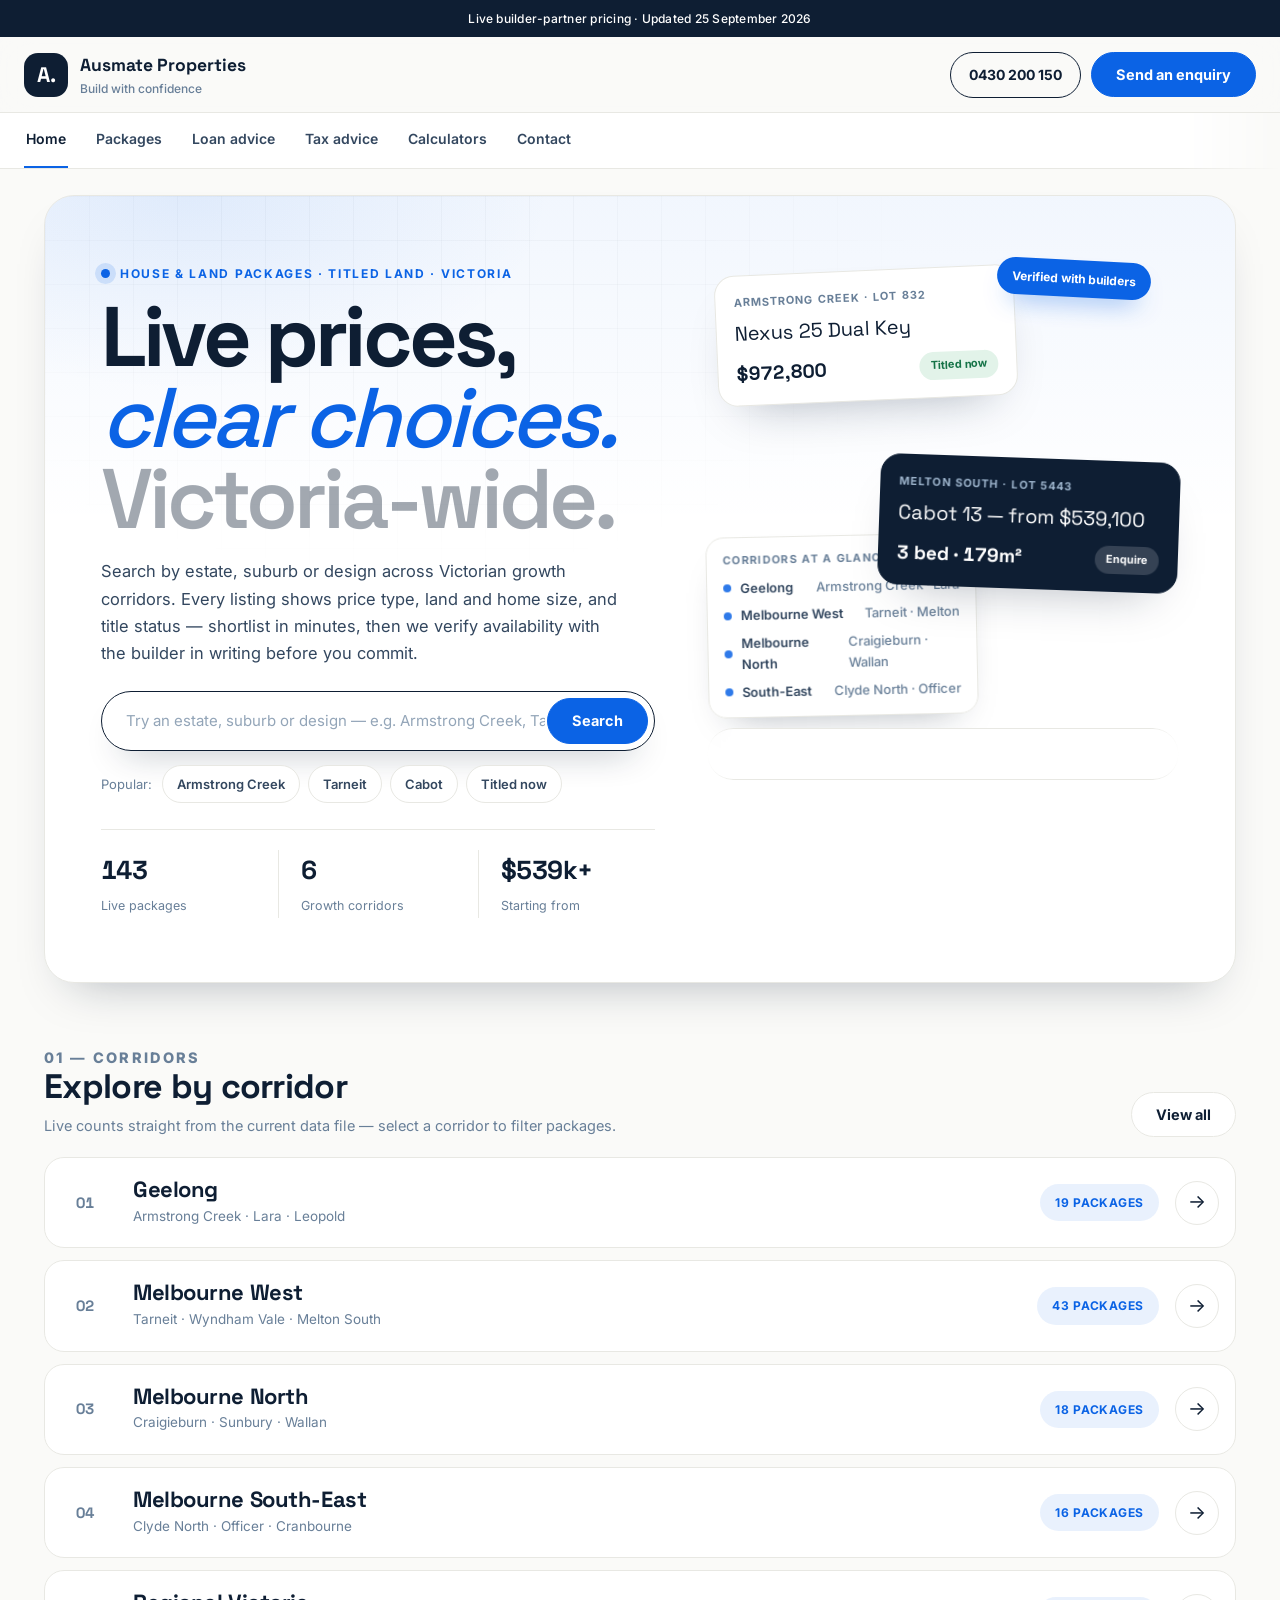
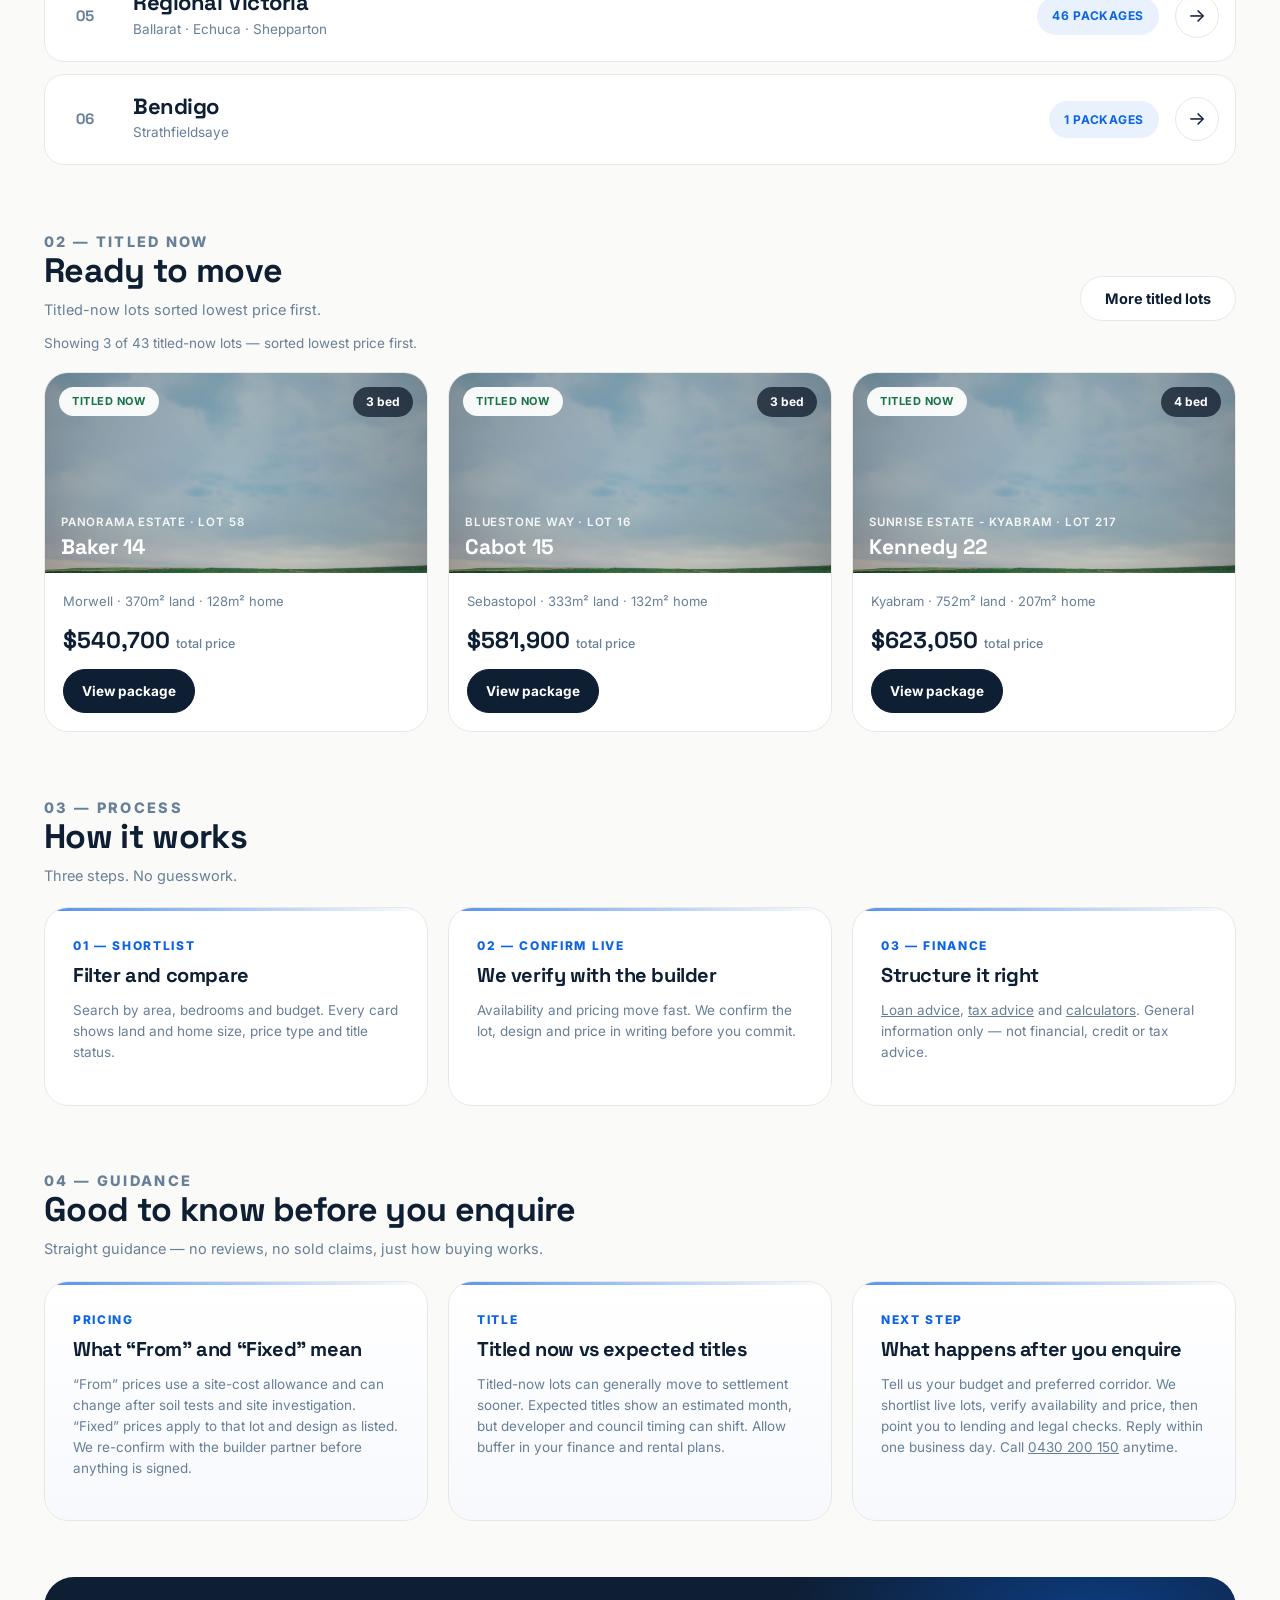
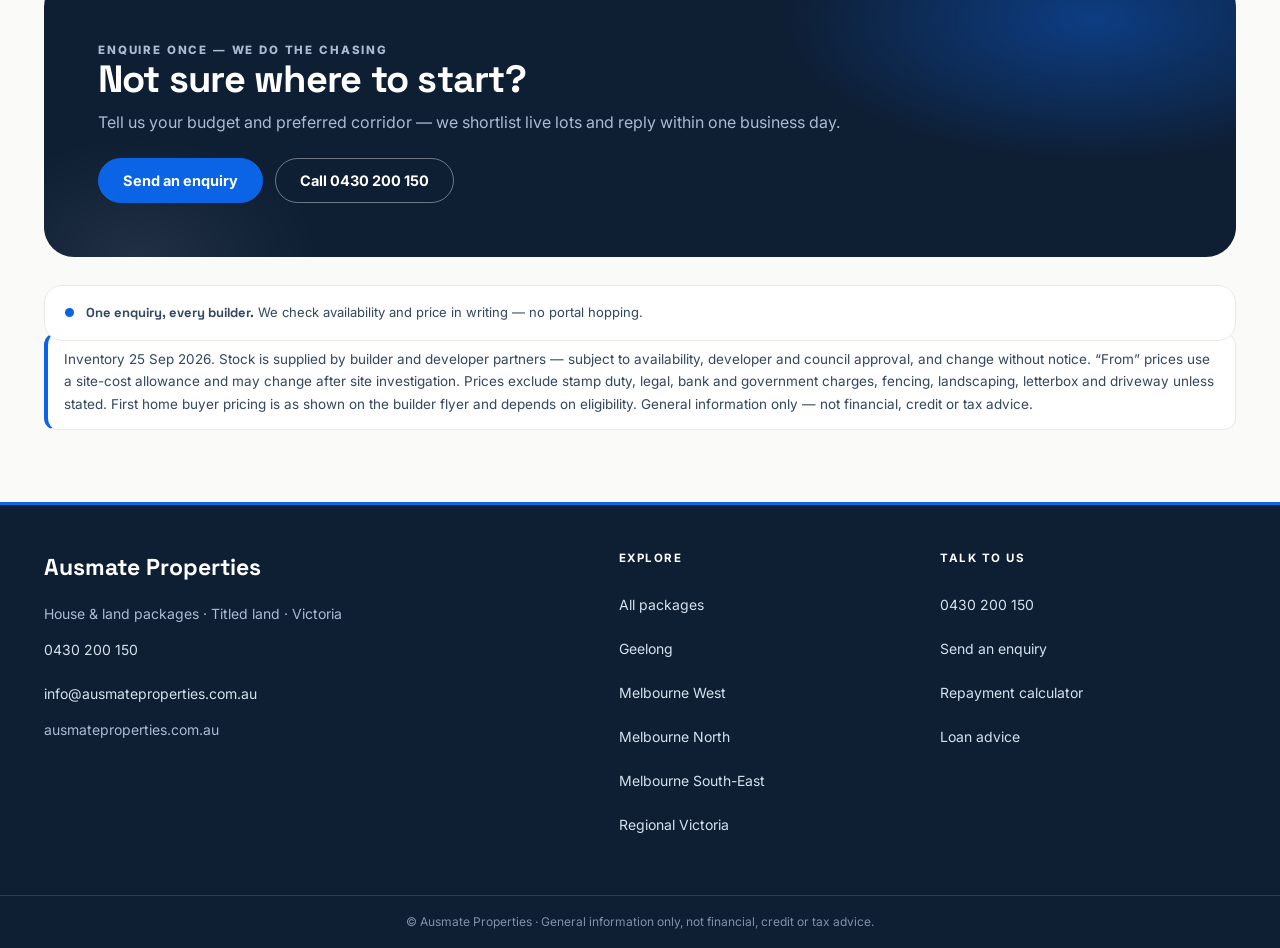
==== commit 466c4d04: "Per-estate gallery imagery wired (24 estates), coverage 84/143 real" ====
--- a/index.html
+++ b/index.html
@@ -47,6 +47,7 @@
 <div class="footer home-footer"><div class="wrap"><div><div class="flogo">Ausmate Properties</div><p style="font-size:14px;line-height:2">House & land packages · Titled land · Victoria<br><a href="tel:0430200150">0430 200 150</a><br><a href="mailto:info@ausmateproperties.com.au">info@ausmateproperties.com.au</a><br>ausmateproperties.com.au</p></div><div><h4>Explore</h4><p><a href="packages.html">All packages</a><br><a href="packages.html?area=Geelong">Geelong</a><br><a href="packages.html?area=Melbourne%20West">Melbourne West</a><br><a href="packages.html?area=Melbourne%20North">Melbourne North</a><br><a href="packages.html?area=Melbourne%20South-East">Melbourne South-East</a><br><a href="packages.html?area=Regional%20Victoria">Regional Victoria</a></p></div><div><h4>Talk to us</h4><p><a href="tel:0430200150">0430 200 150</a><br><a href="contact.html">Send an enquiry</a><br><a href="calculators.html">Repayment calculator</a><br><a href="loan-advice.html">Loan advice</a></p></div></div><div class="copy">© Ausmate Properties · General information only, not financial, credit or tax advice.</div></div>
 <script src="js/images.js"></script>
 <script src="js/listing-imgs.js"></script>
+<script src="js/estate-imgs.js"></script>
 <script src="js/packages-geelong.js"></script><script src="js/packages-west.js"></script><script src="js/packages-north-se.js"></script><script src="js/packages-regional.js"></script>
 <script>
 const P=(window.PACKAGES||[]);
